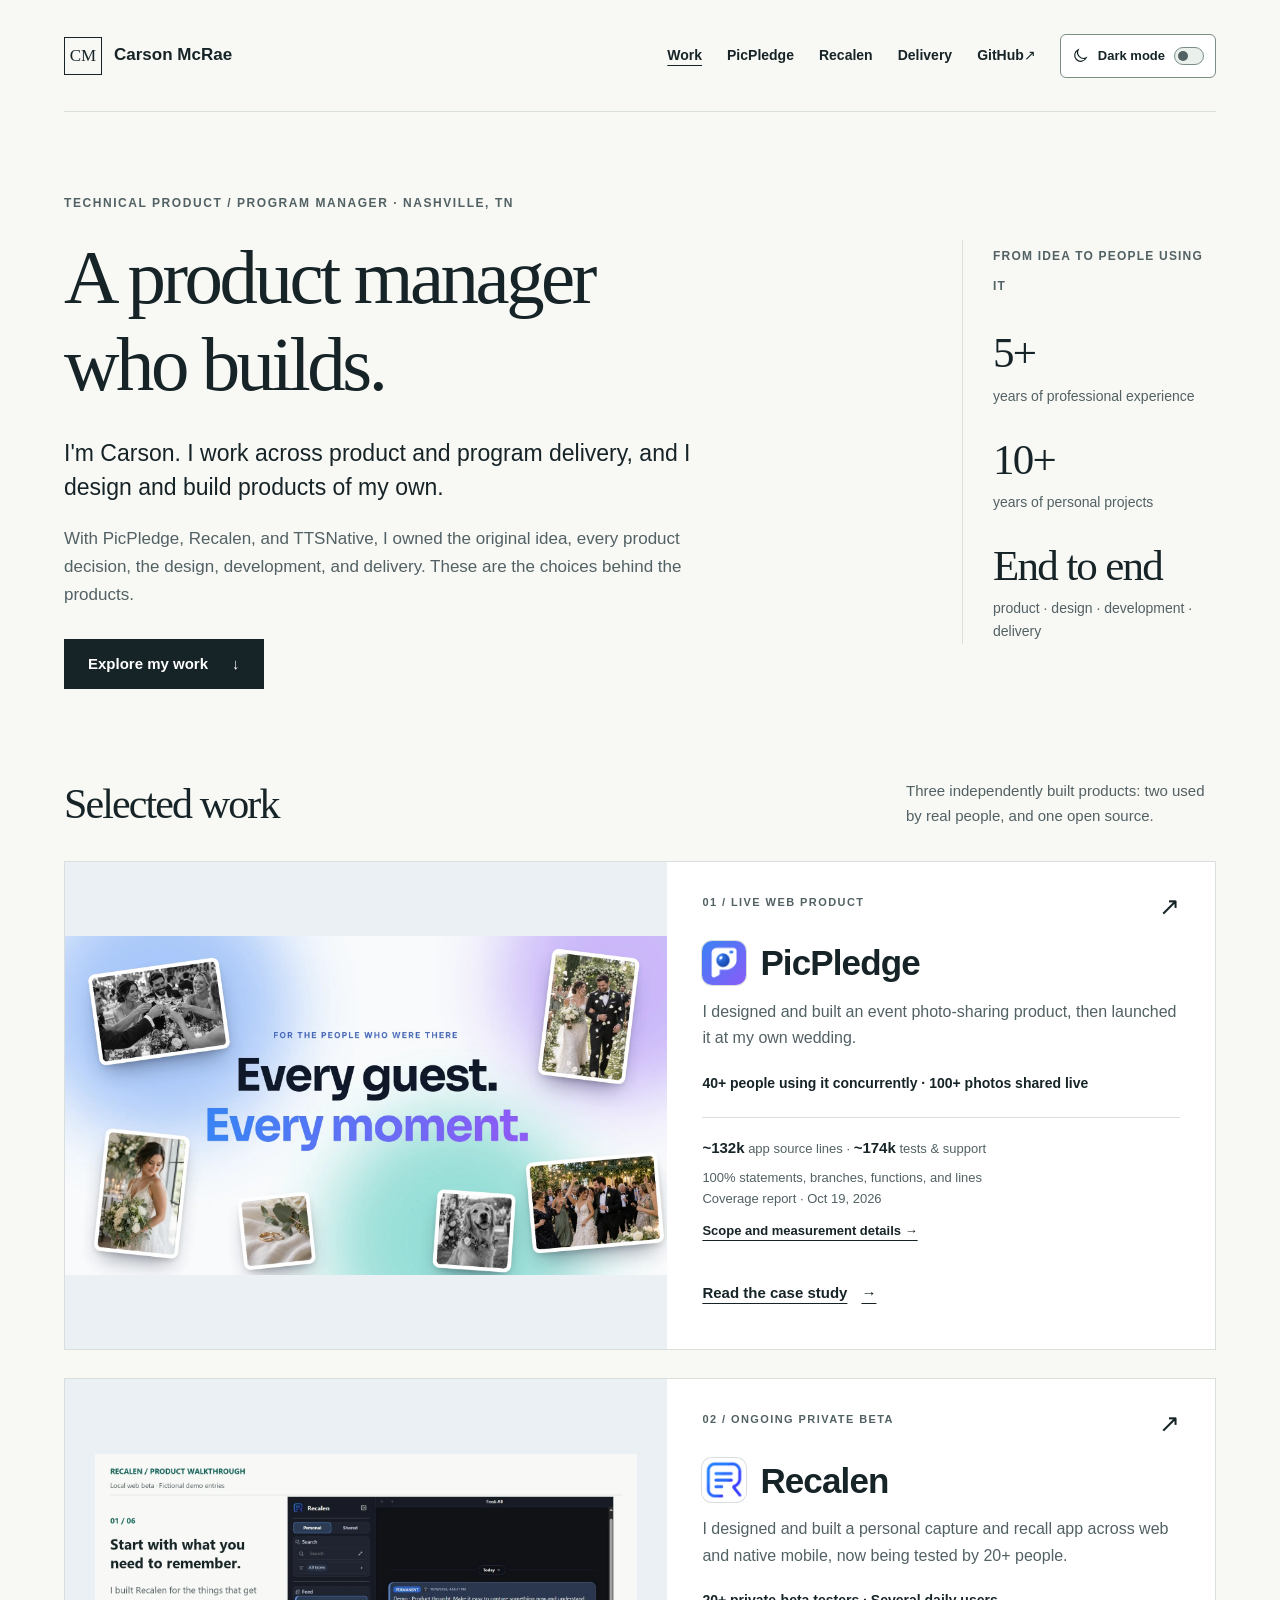
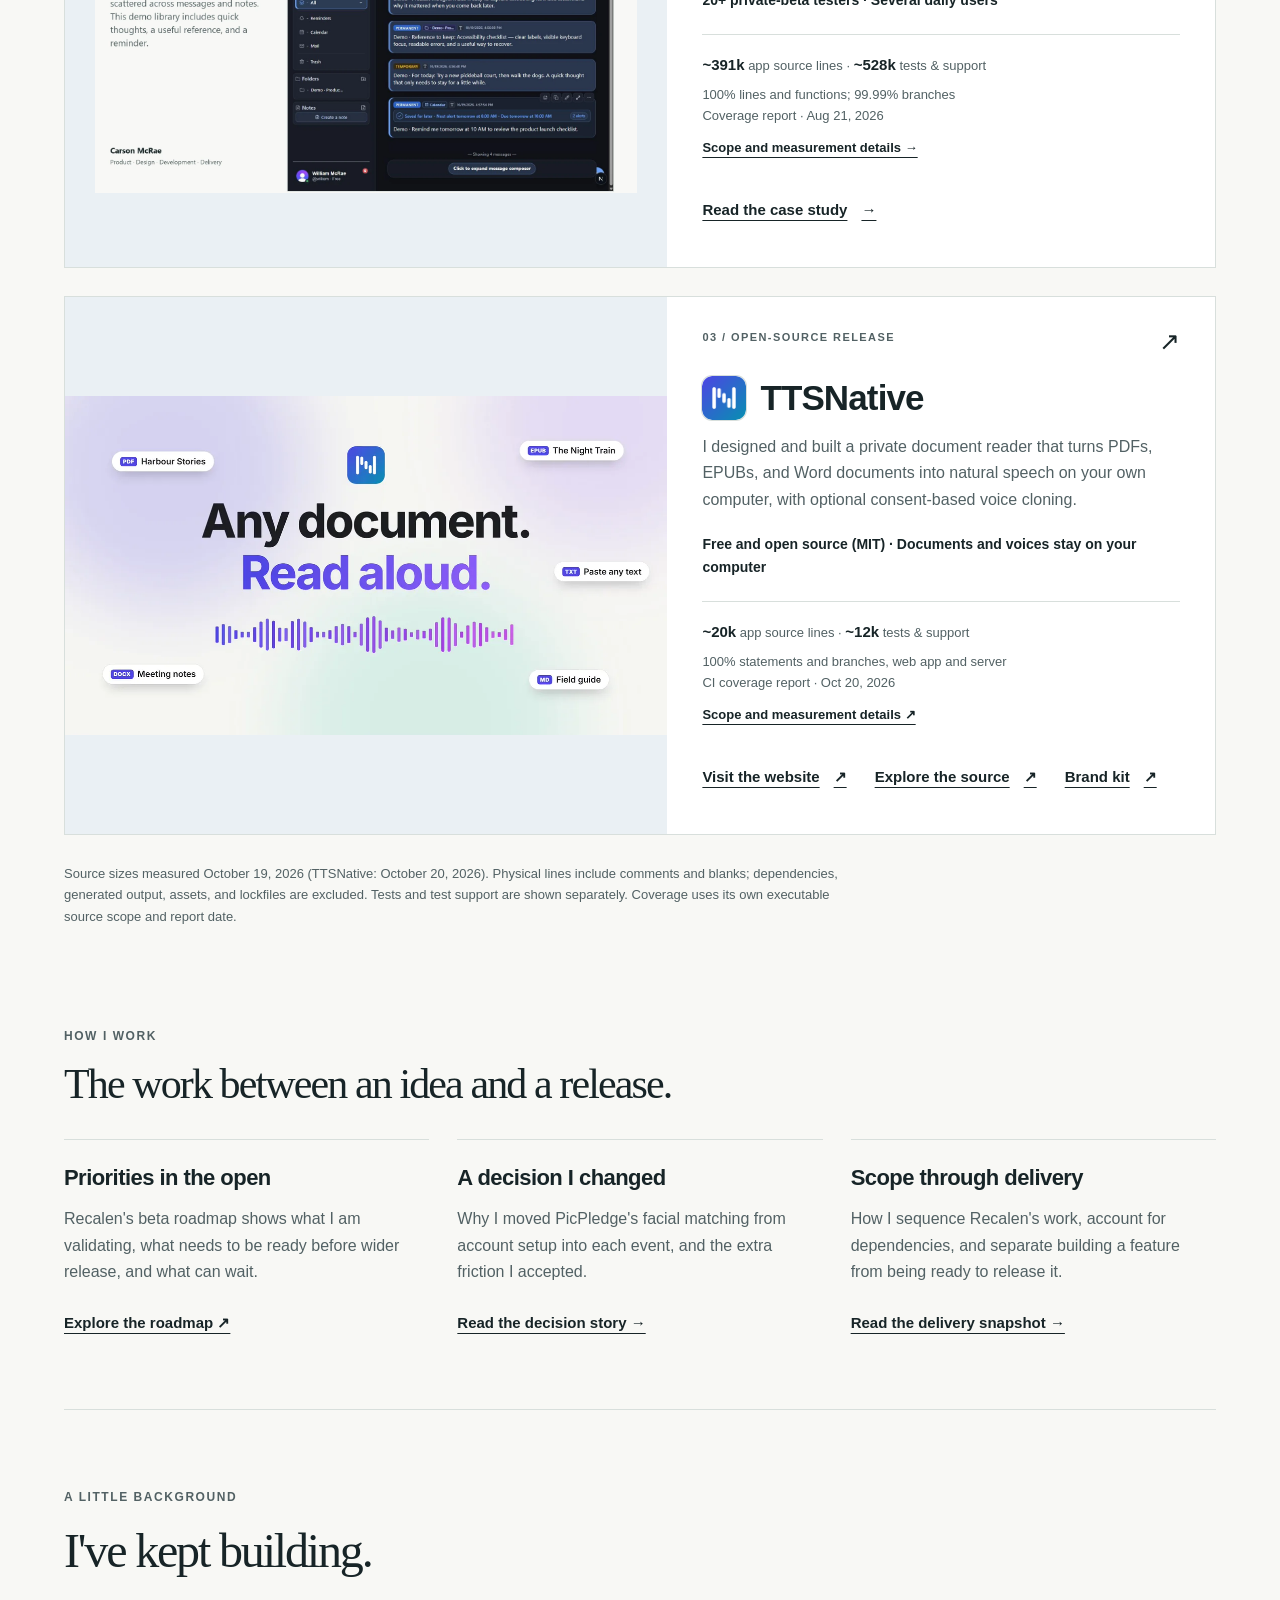
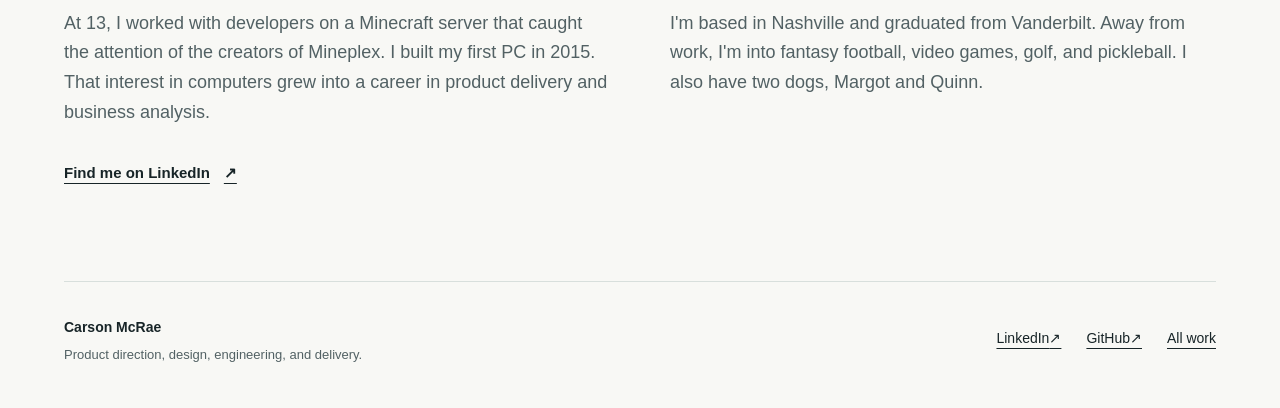
==== index.html @ 7dd553bd "Show TTSNative as a third project card, with app icons for every product TTSNative now has the same " ====
<!doctype html>
<!-- Purpose: Present Carson McRae's product work. Scope: Static, accessible portfolio content. Does NOT belong: Application runtime, private data, or authentication. Generated by tools/build.py. -->
<html lang="en"><head><meta charset="utf-8"><meta name="viewport" content="width=device-width, initial-scale=1">
<title>Carson McRae | Product and Program Delivery</title><meta name="description" content="Product work by Carson McRae: PicPledge, Recalen, and TTSNative. Independently owned from concept through design, development, and delivery."><link rel="canonical" href="https://carsonmcrae.github.io/">
<meta property="og:type" content="website"><meta property="og:title" content="Carson McRae | Product and Program Delivery"><meta property="og:description" content="Product work by Carson McRae: PicPledge, Recalen, and TTSNative. Independently owned from concept through design, development, and delivery."><meta property="og:url" content="https://carsonmcrae.github.io/">
<meta name="theme-color" content="#f8f8f5"><meta name="color-scheme" content="light dark"><script src="theme.js?v=bcb7a6f37748"></script><link rel="icon" href="assets/favicon.svg" type="image/svg+xml"><link rel="stylesheet" href="styles.css?v=e9bae8586355"></head>
<body><a class="skip" href="#main">Skip to content</a>
<header class="site-header"><a class="wordmark" href="index.html" aria-label="Carson McRae, home"><span class="monogram" aria-hidden="true">CM</span> Carson McRae</a>
<nav aria-label="Main"><a href="index.html#work" aria-current="page">Work</a><a href="picpledge/">PicPledge</a><a href="recalen/">Recalen</a><a href="delivery/">Delivery</a><a href="https://github.com/carsonmcrae">GitHub <span aria-hidden="true">↗</span></a></nav>
<button type="button" class="theme-toggle" data-theme-toggle aria-pressed="false" hidden><svg viewBox="0 0 24 24" fill="none" stroke="currentColor" stroke-width="1.7" aria-hidden="true"><path d="M20 15.3A8.5 8.5 0 0 1 8.7 4a8.5 8.5 0 1 0 11.3 11.3Z"/></svg><span>Dark mode</span><span class="theme-rail" aria-hidden="true"><span class="theme-knob"></span></span></button></header><main id="main" tabindex="-1">
<section class="home-hero"><div><p class="eyebrow">Technical Product / Program Manager · Nashville, TN</p>
<h1>A product manager<br>who builds.</h1><p class="intro">I'm Carson. I work across product and program delivery, and I design and build products of my own.</p>
<p class="hero-detail">With PicPledge, Recalen, and TTSNative, I owned the original idea, every product decision, the design, development, and delivery. These are the choices behind the products.</p>
<a class="button" href="#work">Explore my work <span aria-hidden="true">↓</span></a></div>
<aside class="hero-aside" aria-label="Experience"><span class="aside-label">From idea to people using it</span><dl><div><dt>5+</dt><dd>years of professional experience</dd></div><div><dt>10+</dt><dd>years of personal projects</dd></div><div><dt>End to end</dt><dd>product · design · development · delivery</dd></div></dl></aside></section>
<section id="work" class="work-section" aria-labelledby="work-title"><div class="section-heading"><h2 id="work-title">Selected work</h2><p>Three independently built products: two used by real people, and one open source.</p></div><article class="project-card picpledge"><a class="project-art" href="picpledge/" aria-label="Read the PicPledge case study"><img src="assets/picpledge-poster.webp" alt="PicPledge promotional artwork showing a shared wedding album" loading="lazy" width="1200" height="675"></a>
<div class="project-copy"><div class="card-top"><span class="eyebrow">01 / Live web product</span><span class="arrow" aria-hidden="true">↗</span></div>
<h3><img class="app-icon" src="assets/icons/picpledge.png" alt="" width="44" height="44"><a href="picpledge/">PicPledge</a></h3><p>I designed and built an event photo-sharing product, then launched it at my own wedding.</p>
<p class="project-fact">40+ people using it concurrently · 100+ photos shared live</p>
<div class="engineering-glance"><p><strong>~132k</strong> app source lines · <strong>~174k</strong> tests &amp; support</p>
<p>100% statements, branches, functions, and lines<br><span>Coverage report · Oct 19, 2026</span></p>
<a href="picpledge/#engineering">Scope and measurement details →</a></div>
<a class="text-link" href="picpledge/">Read the case study <span aria-hidden="true">→</span></a></div></article><article class="project-card recalen"><a class="project-art" href="recalen/" aria-label="Read the Recalen case study"><img src="assets/walkthrough/recalen-poster.webp" alt="Recalen&#x27;s local web beta with fictional demo entries and walkthrough commentary" loading="lazy" width="1200" height="675"></a>
<div class="project-copy"><div class="card-top"><span class="eyebrow">02 / Ongoing private beta</span><span class="arrow" aria-hidden="true">↗</span></div>
<h3><img class="app-icon" src="assets/icons/recalen.png" alt="" width="44" height="44"><a href="recalen/">Recalen</a></h3><p>I designed and built a personal capture and recall app across web and native mobile, now being tested by 20+ people.</p>
<p class="project-fact">20+ private-beta testers · Several daily users</p>
<div class="engineering-glance"><p><strong>~391k</strong> app source lines · <strong>~528k</strong> tests &amp; support</p>
<p>100% lines and functions; 99.99% branches<br><span>Coverage report · Aug 21, 2026</span></p>
<a href="recalen/#engineering">Scope and measurement details →</a></div>
<a class="text-link" href="recalen/">Read the case study <span aria-hidden="true">→</span></a></div></article><article class="project-card ttsnative"><a class="project-art" href="https://ttsnative.com/" aria-label="Visit the TTSNative website"><img src="assets/ttsnative/ttsnative-poster.webp" alt="TTSNative promotional artwork: any document, read aloud" loading="lazy" width="1200" height="675"></a>
<div class="project-copy"><div class="card-top"><span class="eyebrow">03 / Open-source release</span><span class="arrow" aria-hidden="true">↗</span></div>
<h3><img class="app-icon" src="assets/icons/ttsnative.png" alt="" width="44" height="44"><a href="https://ttsnative.com/">TTSNative</a></h3><p>I designed and built a private document reader that turns PDFs, EPUBs, and Word documents into natural speech on your own computer, with optional consent-based voice cloning.</p>
<p class="project-fact">Free and open source (MIT) · Documents and voices stay on your computer</p>
<div class="engineering-glance"><p><strong>~20k</strong> app source lines · <strong>~12k</strong> tests &amp; support</p>
<p>100% statements and branches, web app and server<br><span>CI coverage report · Oct 20, 2026</span></p>
<a href="https://github.com/carsonmcrae/ttsnative/blob/main/docs/guides/testing.md#what-the-coverage-numbers-mean">Scope and measurement details ↗</a></div>
<div class="card-links"><a class="text-link" href="https://ttsnative.com/">Visit the website <span aria-hidden="true">↗</span></a><a class="text-link" href="https://github.com/carsonmcrae/ttsnative">Explore the source <span aria-hidden="true">↗</span></a><a class="text-link" href="https://github.com/carsonmcrae/ttsnative/tree/main/brand">Brand kit <span aria-hidden="true">↗</span></a></div></div></article><p class="work-measurement">Source sizes measured October 19, 2026 (TTSNative: October 20, 2026). Physical lines include comments and blanks; dependencies, generated output, assets, and lockfiles are excluded. Tests and test support are shown separately. Coverage uses its own executable source scope and report date.</p></section>
<section class="evidence-section" aria-labelledby="evidence-title">
<p class="eyebrow">How I work</p><h2 id="evidence-title">The work between an idea and a release.</h2>
<div class="evidence-grid"><article><h3>Priorities in the open</h3><p>Recalen's beta roadmap shows what I am validating, what needs to be ready before wider release, and what can wait.</p><a class="text-link" href="https://github.com/users/carsonmcrae/projects/1">Explore the roadmap ↗</a></article>
<article><h3>A decision I changed</h3><p>Why I moved PicPledge's facial matching from account setup into each event, and the extra friction I accepted.</p><a class="text-link" href="picpledge/#iteration">Read the decision story →</a></article>
<article><h3>Scope through delivery</h3><p>How I sequence Recalen's work, account for dependencies, and separate building a feature from being ready to release it.</p><a class="text-link" href="delivery/">Read the delivery snapshot →</a></article></div></section><section class="about-section" aria-labelledby="about-title"><p class="eyebrow">A little background</p><h2 id="about-title">I've kept building.</h2><div class="about-columns"><p>At 13, I worked with developers on a Minecraft server that caught the attention of the creators of Mineplex. I built my first PC in 2015. That interest in computers grew into a career in product delivery and business analysis.</p><p>I'm based in Nashville and graduated from Vanderbilt. Away from work, I'm into fantasy football, video games, golf, and pickleball. I also have two dogs, Margot and Quinn.</p></div><a class="text-link" href="https://www.linkedin.com/in/carsonmcrae/">Find me on LinkedIn <span aria-hidden="true">↗</span></a></section>
</main><footer class="site-footer"><div><strong>Carson McRae</strong><p>Product direction, design, engineering, and delivery.</p></div>
<div><a href="https://www.linkedin.com/in/carsonmcrae/">LinkedIn <span aria-hidden="true">↗</span></a><a href="https://github.com/carsonmcrae">GitHub <span aria-hidden="true">↗</span></a><a href="index.html">All work</a></div></footer></body></html>
---- styles.css ----
/**
 * Purpose: Visual presentation for Carson McRae's public product portfolio.
 * Scope: Light/dark tokens, responsive layout, navigation, measurement evidence, and keyboard focus.
 * Does NOT belong: Product runtime styles, private data, or JavaScript behavior.
 */
:root{color-scheme:light;--paper:#f8f8f5;--ink:#172427;--muted:#526164;--line:#d8dfdc;--accent:#166258;--blue:#244fc2;--white:#fff;--media:#eaf0f4;--tint:#eaf0ec;--on-solid:#fff;--control:#7b8d87}
:root[data-theme=dark]{color-scheme:dark;--paper:#111b1b;--ink:#edf2ef;--muted:#b4c3bf;--line:#354a46;--accent:#92d9c6;--blue:#abc2ff;--white:#1a2827;--media:#172423;--tint:#213630;--on-solid:#111b1b;--control:#829a93}
@media(prefers-color-scheme:dark){:root:not([data-theme]){color-scheme:dark;--paper:#111b1b;--ink:#edf2ef;--muted:#b4c3bf;--line:#354a46;--accent:#92d9c6;--blue:#abc2ff;--white:#1a2827;--media:#172423;--tint:#213630;--on-solid:#111b1b;--control:#829a93}}
*{box-sizing:border-box}
html{scroll-behavior:smooth}
body{margin:0;background:var(--paper);color:var(--ink);font:18px/1.65 -apple-system,BlinkMacSystemFont,"Segoe UI",sans-serif}
a{color:inherit;text-decoration-thickness:1px;text-underline-offset:5px}
a:hover{color:var(--accent)}
a:focus-visible,button:focus-visible,summary:focus-visible,video:focus-visible{outline:3px solid var(--blue);outline-offset:5px;border-radius:2px}
img{display:block;max-width:100%;height:auto}
h1,h2,h3,p,figure,dl{margin:0}
h1,h2,h3{line-height:1.13}
h1,h2{font-family:Georgia,"Times New Roman",serif;font-weight:400;letter-spacing:-.045em}
h3{letter-spacing:-.025em;font-weight:650}
p+p{margin-top:20px}
.site-header,.site-footer,main{width:min(1152px,calc(100% - 64px));margin-inline:auto}
.site-header{min-height:112px;display:flex;align-items:center;justify-content:space-between;gap:24px;border-bottom:1px solid var(--line)}
.wordmark{display:flex;align-items:center;gap:12px;text-decoration:none;font-weight:650;font-size:17px;white-space:nowrap}
.monogram{display:grid;place-items:center;width:38px;height:38px;border:1px solid var(--ink);font:17px Georgia,serif}
.site-header nav{display:flex;gap:25px;align-items:center;font-size:14px;font-weight:550;margin-left:auto}
.site-header nav a{display:flex;align-items:center;min-height:44px;text-decoration:none}
.site-header nav a[aria-current=page]{text-decoration:underline}
.skip{position:fixed;top:12px;left:12px;z-index:10;background:var(--ink);color:var(--paper);padding:10px 20px;transform:translateY(-200%)}
.skip:focus{transform:translateY(0)}
.eyebrow{font-size:12px;text-transform:uppercase;letter-spacing:.13em;font-weight:650;color:var(--muted);line-height:1.5}
.home-hero{padding:82px 0 90px;display:grid;grid-template-columns:minmax(0,1fr) 254px;gap:80px;align-items:center}
.home-hero h1{font-size:clamp(56px,6vw,82px);margin:23px 0 27px}
.intro{font-size:23px;line-height:1.5;max-width:680px}
.hero-detail{max-width:660px;color:var(--muted);font-size:17px}
.button{display:inline-flex;justify-content:center;align-items:center;gap:24px;min-height:48px;padding:12px 23px;background:var(--ink);border:1px solid var(--ink);color:var(--on-solid);font-size:15px;font-weight:600;text-decoration:none}
.button:hover{background:var(--accent);color:var(--on-solid);border-color:var(--accent)}
.home-hero .button{margin-top:30px}
.hero-aside{border-left:1px solid var(--line);padding-left:30px}
.aside-label{font-size:12px;text-transform:uppercase;letter-spacing:.1em;font-weight:650;color:var(--muted)}
.hero-aside dl{margin-top:30px}
.hero-aside dl>div+div{margin-top:28px}
.hero-aside dt{font:43px/1.1 Georgia,serif;letter-spacing:-.04em}
.hero-aside dd{margin:8px 0 0;font-size:14px;color:var(--muted)}
.section-heading{display:flex;align-items:end;justify-content:space-between;gap:30px;margin-bottom:32px}
.section-heading h2{font-size:42px}
.section-heading p{font-size:15px;color:var(--muted);max-width:310px}
.work-section{scroll-margin-top:32px;padding-bottom:60px}
.project-card{display:grid;grid-template-columns:1.1fr 1fr;border:1px solid var(--line);background:var(--white);margin-bottom:28px;overflow:hidden}
.project-art{display:flex;align-items:center;justify-content:center;min-height:325px;background:var(--media)}
.project-art img{width:100%;aspect-ratio:16/9;object-fit:contain}
.project-copy{padding:32px 35px 34px}
.card-top{display:flex;justify-content:space-between;gap:15px}
.card-top .eyebrow{font-size:11px}
.arrow{font-size:25px;line-height:1}
.project-copy h3{font-size:35px;margin-top:22px;margin-bottom:14px;display:flex;align-items:center;gap:14px}
.app-icon{flex-shrink:0;border-radius:10px;box-shadow:0 0 0 1px var(--line)}
.project-copy h3 a{text-decoration:none}
.project-copy>p{font-size:16px;color:var(--muted)}
.project-copy .project-fact{font-size:14px;font-weight:650;color:var(--ink);margin-top:20px}
.text-link{display:inline-flex;align-items:center;gap:14px;min-height:44px;font-weight:600;font-size:15px}
.project-copy .text-link{margin-top:18px}
.card-links{display:flex;flex-wrap:wrap;column-gap:28px;margin-top:18px}
.project-copy .card-links .text-link{margin-top:0}
.about-section{padding:78px 0 86px}
.about-section h2{font-size:48px;margin-top:18px;margin-bottom:30px}
.about-columns{display:grid;grid-template-columns:1fr 1fr;gap:60px;color:var(--muted)}
.about-columns p+p{margin-top:0}
.about-section .text-link{margin-top:24px}
.site-footer{border-top:1px solid var(--line);padding:34px 0 42px;display:flex;justify-content:space-between;gap:30px;font-size:14px}
.site-footer strong{font-weight:650}
.site-footer p{margin-top:5px;color:var(--muted);font-size:13px}
.site-footer>div:last-child{display:flex;align-items:start;gap:25px}
.site-footer a{min-height:44px;display:flex;align-items:center}
.back-link{font-size:14px;display:inline-flex;min-height:44px;align-items:center;margin-bottom:26px}
.case-hero{padding:30px 0 0}
.case-hero h1{font-size:clamp(68px,8vw,104px);margin-top:20px;display:flex;align-items:center;gap:22px}
.case-hero .app-icon{border-radius:16px}
.case-headline{font-size:clamp(27px,3.5vw,42px);line-height:1.3;font-family:Georgia,serif;letter-spacing:-.025em;margin-top:14px}
.case-summary{max-width:720px;color:var(--muted);font-size:19px;margin-top:22px}
.case-links{display:flex;gap:28px;align-items:center;flex-wrap:wrap;margin-top:28px}
.metrics{display:grid;grid-template-columns:repeat(3,minmax(0,1fr));border-top:1px solid var(--line);margin-top:44px;padding:27px 0 30px;gap:24px}
.metrics>div+div{border-left:1px solid var(--line);padding-left:28px}
.metrics dt{font:43px/1.15 Georgia,serif;letter-spacing:-.035em}
.metrics dd{margin:8px 0 0;color:var(--muted);font-size:14px}
.case-art{margin-top:10px}
.case-art img{width:100%;max-height:610px;object-fit:contain;background:var(--media);border:1px solid var(--line)}
figcaption{font-size:12px;color:var(--muted);margin-top:12px;line-height:1.5}
.case-layout{display:grid;grid-template-columns:210px minmax(0,1fr);gap:70px;margin-top:62px}
.case-index{align-self:start;position:sticky;top:24px}
.case-index nav{display:flex;flex-direction:column;font-size:14px;margin-top:18px}
.case-index a{min-height:44px;display:flex;align-items:center;text-decoration:none;color:var(--muted)}
.case-index a:hover{text-decoration:underline;color:var(--accent)}
.reading-section{padding:0 0 52px;margin-bottom:44px;border-bottom:1px solid var(--line);scroll-margin-top:30px}
.reading-section h2{font-size:38px;margin-top:15px;margin-bottom:24px}
.reading-section>p:not(.eyebrow){max-width:790px}
.role-list{margin-top:26px;font-size:14px}
.role-list>div{display:grid;grid-template-columns:135px minmax(0,1fr);gap:20px;padding:14px 0;border-top:1px solid var(--line)}
.role-list dt{color:var(--muted)}
.role-list dd{margin:0;font-weight:550}
.section-intro{color:var(--muted);font-size:17px}
.decision{display:grid;grid-template-columns:44px minmax(0,1fr);gap:21px;margin-top:45px}
.decision-number{font:30px/1.2 Georgia,serif;color:var(--accent);padding-top:3px}
.decision h3{font-size:24px;line-height:1.3;margin-bottom:18px}
.decision p{font-size:17px}
.decision strong{font-weight:650}
.tradeoff{border-left:2px solid var(--line);padding-left:18px;color:var(--muted)}
details{margin-top:20px;border:1px solid var(--line);background:var(--white)}
summary{cursor:pointer;min-height:48px;padding:12px 16px;font-size:15px;font-weight:600;line-height:1.5}
details[open] summary{border-bottom:1px solid var(--line)}
details>p,details>ul{padding:16px 20px;margin:0!important;font-size:16px!important}
details>ul{padding-left:37px}
details li+li{margin-top:12px}
.walkthrough details{margin-top:12px}
.walkthrough .button{margin-top:24px}
.scope-list{padding-left:22px;display:grid;grid-template-columns:1fr 1fr;gap:14px 30px;font-size:16px}
.stack{font-size:14px;color:var(--muted);margin-top:28px!important}
.status-note{font-size:14px;color:var(--muted);border-top:1px solid var(--line);padding-top:20px;margin-top:26px!important}
.reflection>p:last-child{font:27px/1.5 Georgia,serif;letter-spacing:-.02em;margin-top:18px}
.next-case{margin:12px 0 65px;padding:35px;background:var(--tint)}
.next-case h2{font-size:42px;margin:12px 0}
.next-case h2 a{text-decoration:none}
.next-case p:last-child{color:var(--muted);font-size:17px;max-width:720px}
.evidence-section{padding:40px 0 64px;border-bottom:1px solid var(--line)}
.evidence-section h2{font-size:42px;max-width:720px;margin:16px 0 30px}
.evidence-grid{display:grid;grid-template-columns:repeat(3,minmax(0,1fr));gap:28px}
.evidence-grid article{padding-top:24px;border-top:1px solid var(--line)}
.evidence-grid h3{font-size:22px;line-height:1.3;margin-bottom:14px}
.evidence-grid p{font-size:16px;color:var(--muted)}
.evidence-grid .text-link{margin-top:16px}
.comparison{display:grid;grid-template-columns:1fr 1fr;gap:24px;margin:26px 0}
.comparison article{background:var(--white);border:1px solid var(--line);padding:22px}
.comparison h3{font-size:21px;margin-bottom:15px}
.comparison p{font-size:16px}
.walkthrough video{display:block;width:100%;height:auto;max-height:620px;background:#111;border:1px solid var(--line);margin-top:26px}
.media-note{font-size:13px!important;line-height:1.6;color:var(--muted);margin-top:14px!important}
.tour-steps{padding:12px 20px 20px 42px;margin:0}
.tour-steps li{padding-left:6px;margin-top:26px}
.tour-steps h3{font-size:20px;line-height:1.35;margin-bottom:12px}
.tour-steps p{font-size:16px}
.tour-steps figure{margin-top:22px}
.tour-steps img{width:100%;border:1px solid var(--line)}
.delivery-content{max-width:810px;margin:65px auto 0}
.delivery-content li+li{margin-top:12px}
.priority-table{margin:26px 0;overflow-x:auto}
.priority-table table{width:100%;border-collapse:collapse;font-size:15px;text-align:left}
.priority-table caption{text-align:left;font-weight:650;margin-bottom:15px}
.priority-table th,.priority-table td{padding:16px 12px;vertical-align:top;border-bottom:1px solid var(--line);min-width:125px}
.priority-table thead{background:var(--tint)}
.theme-toggle{display:inline-flex;align-items:center;gap:9px;min-height:44px;flex-shrink:0;padding:8px 11px;border:1px solid var(--control);border-radius:6px;background:var(--white);color:var(--ink);font:600 13px/1.2 -apple-system,BlinkMacSystemFont,"Segoe UI",sans-serif;white-space:nowrap;cursor:pointer}
.theme-toggle[hidden]{display:none}
.theme-toggle:hover{border-color:var(--accent)}
.theme-toggle svg{width:17px;height:17px;flex-shrink:0}
.theme-rail{display:block;position:relative;width:30px;height:18px;border:1px solid var(--control);border-radius:20px;background:var(--tint)}
.theme-knob{position:absolute;left:3px;top:3px;width:10px;height:10px;border-radius:50%;background:var(--muted);transition:transform .15s ease}
.theme-toggle[aria-pressed=true] .theme-rail{background:var(--accent);border-color:var(--accent)}
.theme-toggle[aria-pressed=true] .theme-knob{background:var(--on-solid);transform:translateX(12px)}
.engineering-glance{margin-top:22px;padding-top:18px;border-top:1px solid var(--line);font-size:13px;line-height:1.6}
.engineering-glance p+p{margin-top:8px}
.engineering-glance strong{font-size:15px;color:var(--ink)}
.engineering-glance p,.engineering-glance span{color:var(--muted)}
.engineering-glance a{display:inline-flex;align-items:center;min-height:44px;font-weight:600;font-size:13px}
.work-measurement{color:var(--muted);font-size:13px;line-height:1.65;max-width:780px;margin-top:12px}
.source-metrics{display:grid;grid-template-columns:1fr 1fr;gap:28px;margin:28px 0}
.source-metrics>div{border-top:1px solid var(--line);padding-top:20px}
.source-metrics dt{font:42px/1.2 Georgia,serif;letter-spacing:-.035em}
.source-metrics dd{margin:10px 0 0;color:var(--muted);font-size:14px;line-height:1.6}
.measurement-note{font-size:14px!important;line-height:1.65;color:var(--muted)}
.coverage-table{margin:28px 0;overflow-x:auto}
.coverage-table table{width:100%;border-collapse:collapse;font-size:15px;text-align:left}
.coverage-table caption{text-align:left;font-weight:650;margin-bottom:14px}
.coverage-table th,.coverage-table td{padding:13px 10px;border-bottom:1px solid var(--line);vertical-align:top}
.coverage-table thead{background:var(--tint)}
@media(max-width:900px){
 .site-header,.site-footer,main{width:calc(100% - 44px)}
 .site-header nav{gap:18px}
 .site-header{display:grid;grid-template-columns:1fr auto;padding:20px 0 12px;min-height:0;row-gap:8px}
 .site-header nav{grid-column:1/-1;grid-row:2;margin:0;flex-wrap:wrap}
 .theme-toggle{grid-column:2;grid-row:1}
 .home-hero{gap:35px;grid-template-columns:minmax(0,1fr) 200px}
 .home-hero h1{font-size:62px}
 .hero-aside{padding-left:22px}
 .project-card{grid-template-columns:1fr 1fr}
 .project-copy{padding:25px}
 .project-art{min-height:280px}
 .case-layout{grid-template-columns:160px minmax(0,1fr);gap:35px}
 .case-index .eyebrow{font-size:11px}
 .case-index a{font-size:13px}
 .metrics dt{font-size:36px}
}
@media(max-width:650px){
 .site-header,.site-footer,main{width:calc(100% - 36px)}
 .site-header{padding:20px 0 12px;flex-direction:column;align-items:start;gap:12px}
 .site-header nav{width:100%;justify-content:space-between;gap:10px;font-size:13px}
 .site-header nav{flex-wrap:wrap;justify-content:flex-start;column-gap:20px;row-gap:0}
 .wordmark{font-size:15px;gap:8px}
 .monogram{width:32px;height:32px;font-size:15px}
 .home-hero{padding:48px 0 50px;grid-template-columns:1fr;gap:36px}
 .home-hero h1{font-size:clamp(46px,11vw,64px)}
 .home-hero .eyebrow{font-size:10px}
 .intro{font-size:21px}
 .hero-aside{padding:24px 0 0;border-left:0;border-top:1px solid var(--line)}
 .hero-aside dl{display:grid;grid-template-columns:1fr 1fr;gap:22px;margin-top:20px}
 .hero-aside dl>div+div{margin:0}
 .hero-aside dl>div:last-child{grid-column:1/-1}
 .hero-aside dt{font-size:36px}
 .section-heading{display:block}
 .section-heading h2{font-size:36px}
 .section-heading p{margin-top:14px}
 .project-card{grid-template-columns:1fr}
 .project-art{min-height:0}
 .project-copy{padding:25px}
 .project-copy h3{font-size:31px;margin-top:18px}
 .about-section{padding:48px 0}
 .about-section h2{font-size:39px}
 .about-columns{grid-template-columns:1fr;gap:20px;font-size:17px}
 .site-footer{flex-direction:column}
 .site-footer>div:last-child{gap:24px;flex-wrap:wrap}
 .case-hero{padding-top:20px}
 .case-hero h1{font-size:62px;gap:16px}
 .case-hero .app-icon{width:56px;height:56px;border-radius:13px}
 .case-headline{font-size:30px}
 .case-summary{font-size:18px}
 .case-links{gap:15px}
 .metrics{gap:15px;padding-bottom:20px}
 .metrics>div+div{padding-left:12px}
 .metrics dt{font-size:clamp(24px,7vw,34px);overflow-wrap:anywhere}
 .metrics dd{font-size:12px;line-height:1.5}
 .case-layout{grid-template-columns:1fr;gap:35px;margin-top:36px}
 .case-index{position:static;border-bottom:1px solid var(--line);padding-bottom:24px}
 .case-index nav{display:grid;grid-template-columns:1fr 1fr;gap:0 20px;margin-top:10px}
 .case-index a{font-size:13px}
 .reading-section h2{font-size:32px}
 .reading-section{padding-bottom:35px;margin-bottom:34px}
 .reading-section>p{font-size:17px}
 .role-list>div{grid-template-columns:1fr;gap:6px}
 .decision{grid-template-columns:31px minmax(0,1fr);gap:13px;margin-top:35px}
 .decision-number{font-size:26px}
 .decision h3{font-size:22px}
 .decision p{font-size:16px}
 .tradeoff{padding-left:12px}
 .scope-list{grid-template-columns:1fr}
 .reflection>p:last-child{font-size:24px}
 .next-case{padding:25px;margin-bottom:40px}
 .evidence-grid,.comparison{grid-template-columns:1fr}
 .evidence-section{padding:30px 0 42px}
 .evidence-section h2{font-size:34px}
 .delivery-content{margin-top:42px}
 .tour-steps{padding-left:30px;padding-right:12px}
 .source-metrics{gap:15px}
 .source-metrics dt{font-size:34px}
 .coverage-table table{font-size:13px}
 .coverage-table th,.coverage-table td{padding:12px 7px}
 .theme-toggle{font-size:12px;padding:8px;gap:7px}
 .theme-toggle svg{display:none}
}
@media(prefers-reduced-motion:reduce){html{scroll-behavior:auto}.theme-knob{transition:none}}
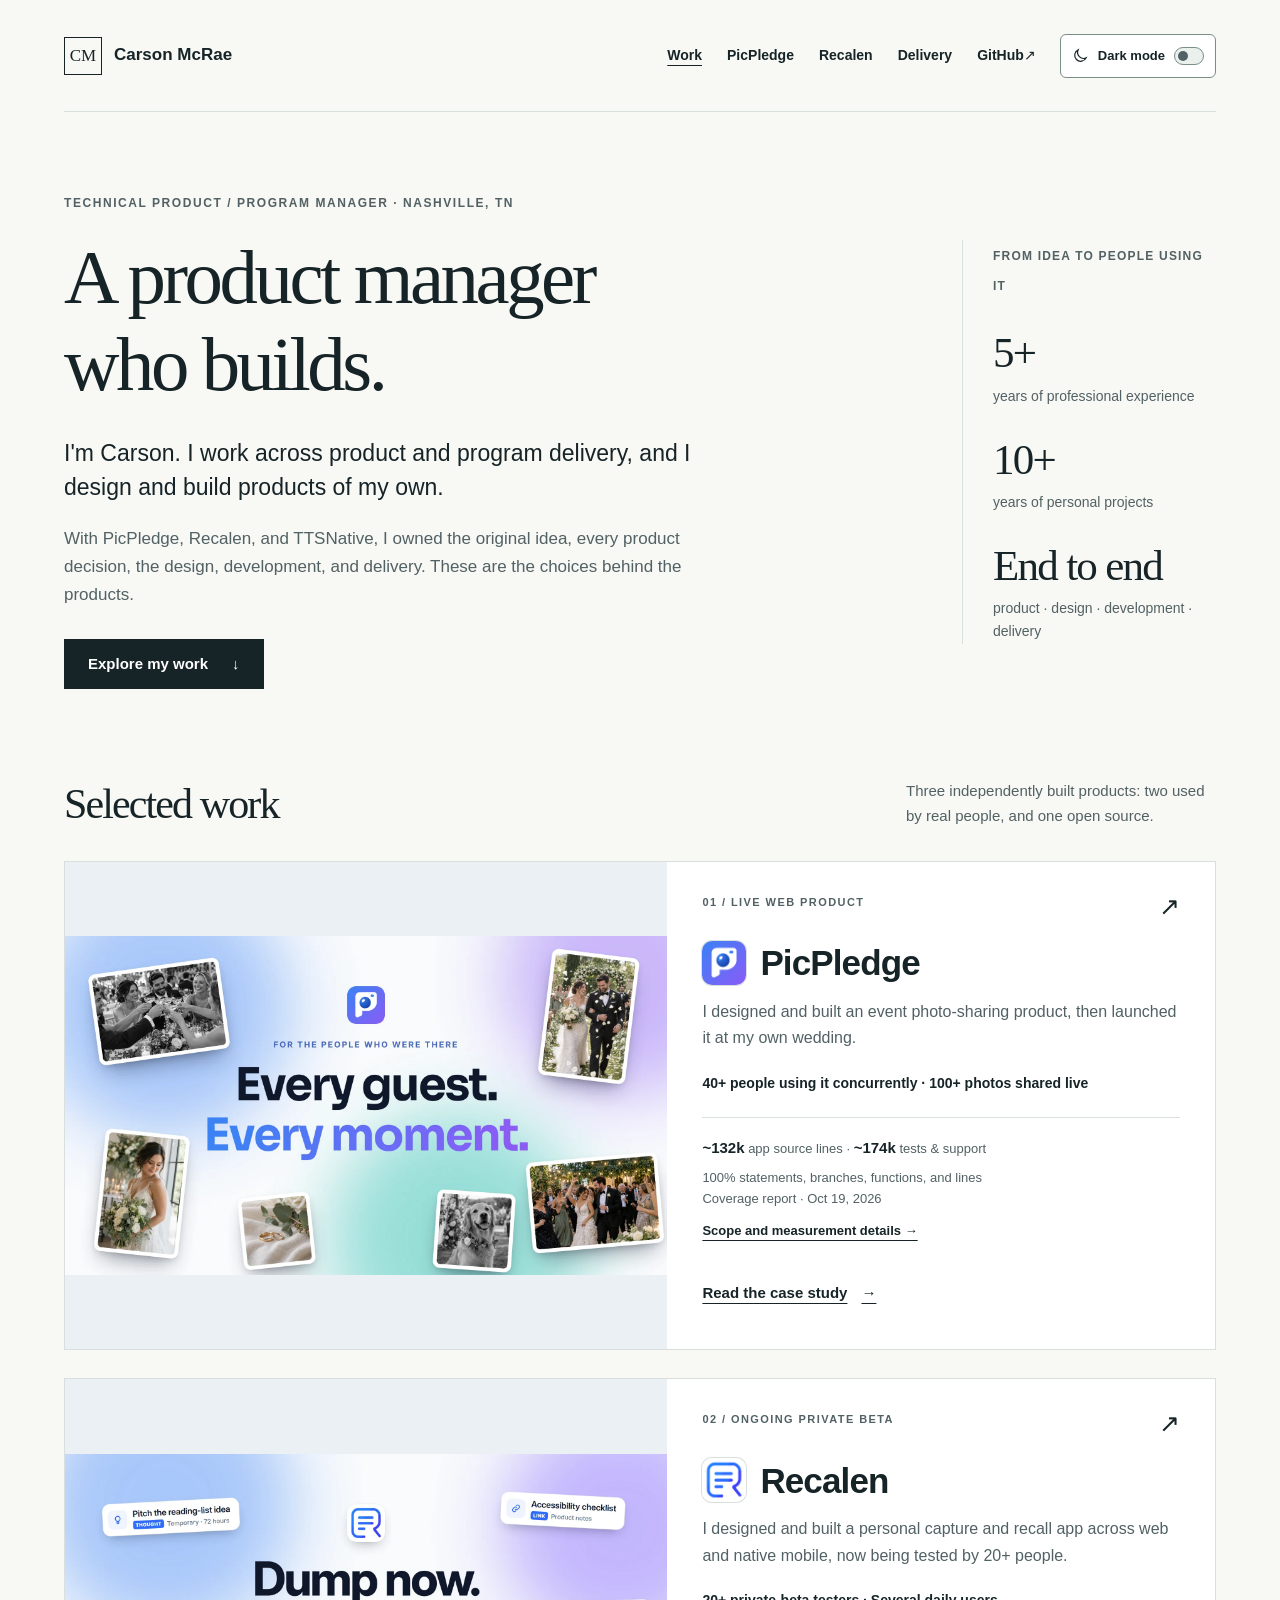
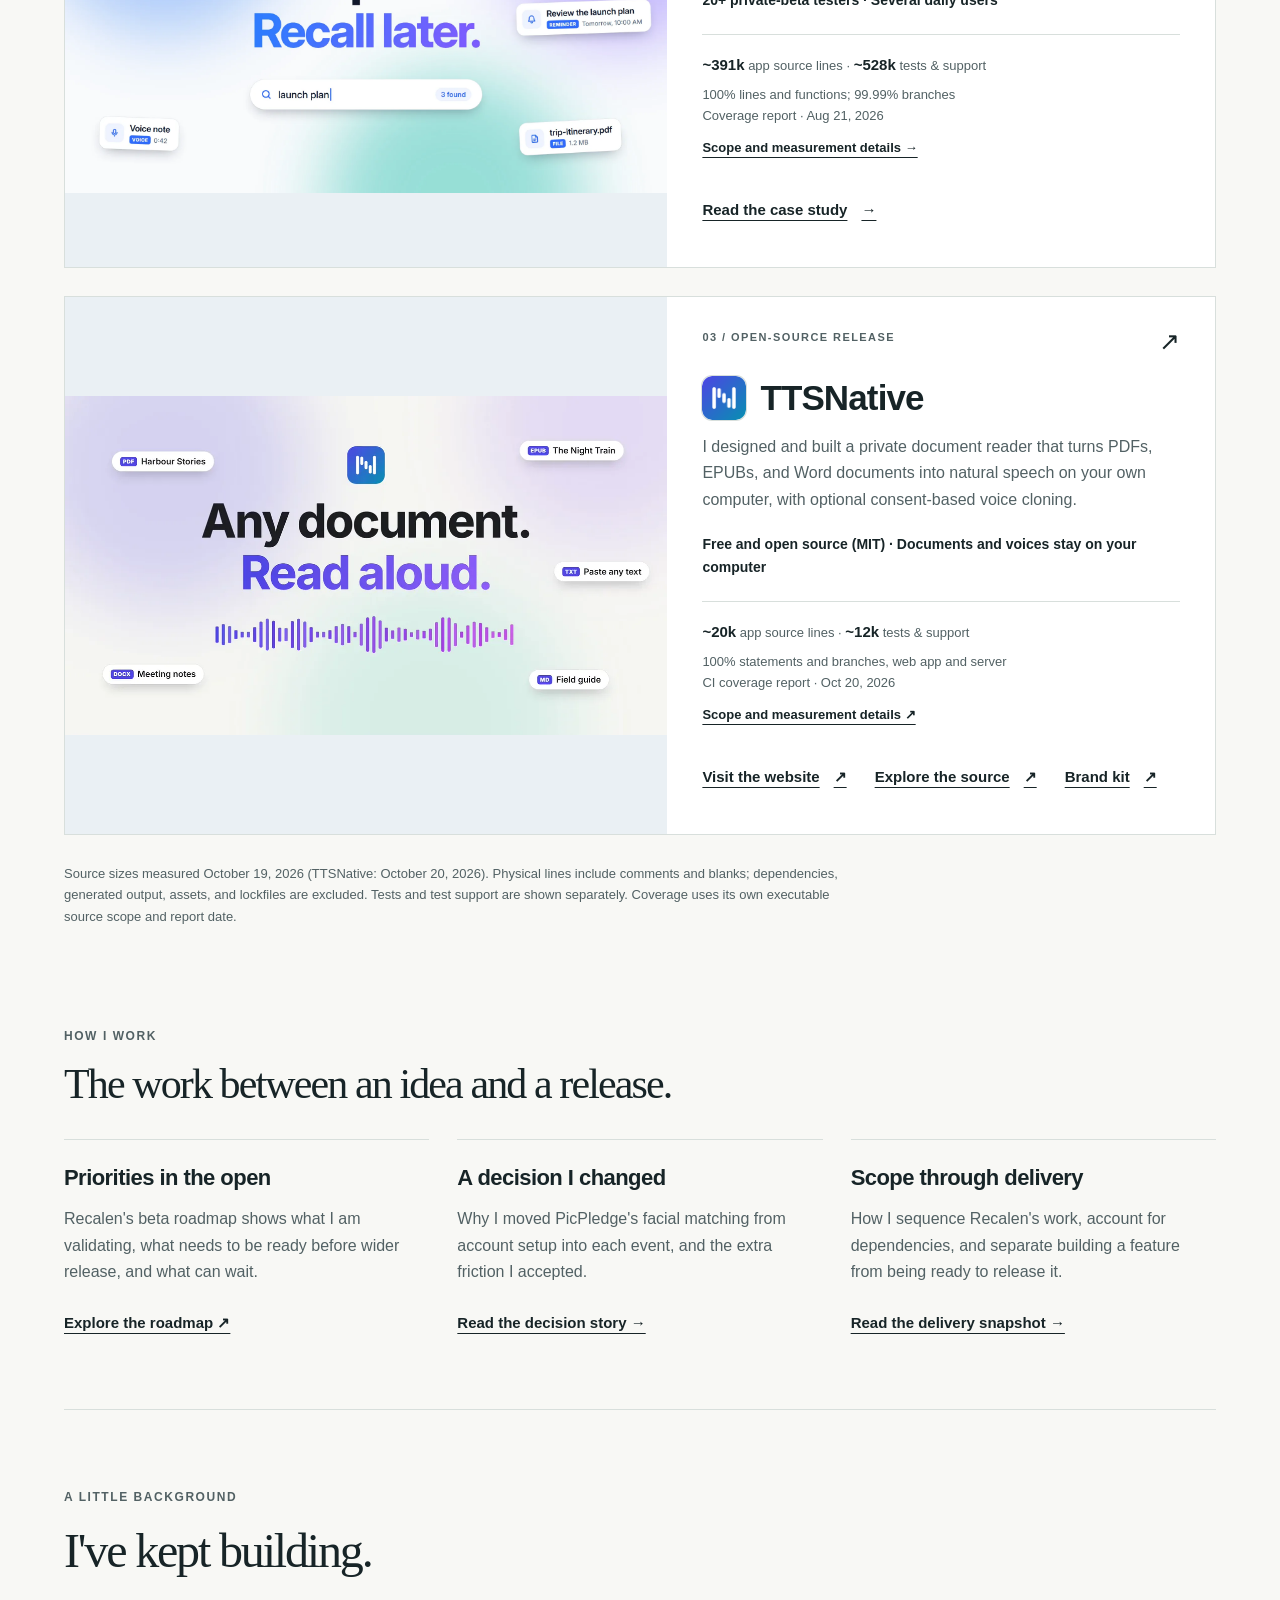
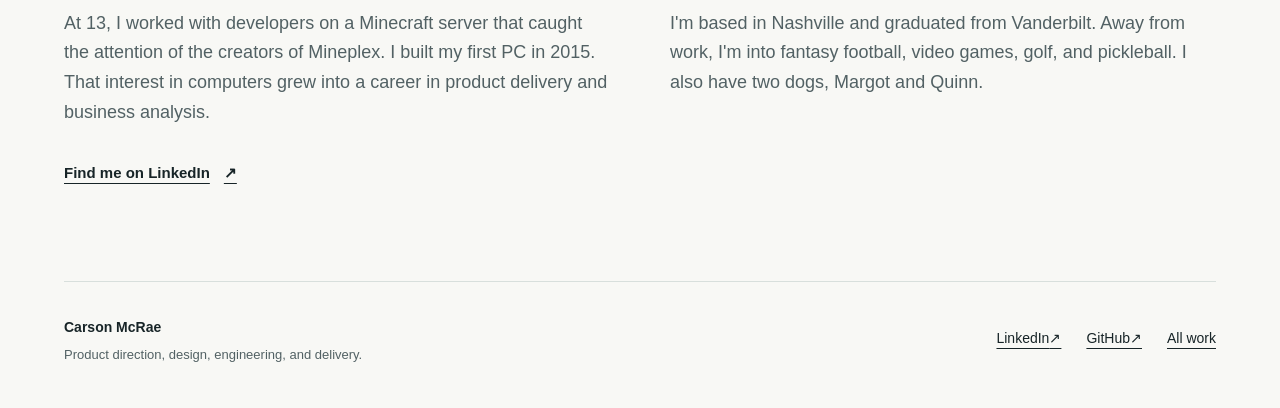
==== commit 8fcc5530: "Give Recalen matching artwork and show PicPledge's app icon on its artwork Recalen's card and case-s" ====
--- a/index.html
+++ b/index.html
@@ -1,5 +1,5 @@
 <!doctype html>
-<!-- Purpose: Present Carson McRae's product work. Scope: Static, accessible portfolio content. Does NOT belong: Application runtime, private data, or authentication. Generated by tools/build.py. -->
+<!-- Purpose: Present Carson McRae's product work. Scope: Static, accessible portfolio content. Does NOT belong: Application runtime, private data, or authentication. -->
 <html lang="en"><head><meta charset="utf-8"><meta name="viewport" content="width=device-width, initial-scale=1">
 <title>Carson McRae | Product and Program Delivery</title><meta name="description" content="Product work by Carson McRae: PicPledge, Recalen, and TTSNative. Independently owned from concept through design, development, and delivery."><link rel="canonical" href="https://carsonmcrae.github.io/">
 <meta property="og:type" content="website"><meta property="og:title" content="Carson McRae | Product and Program Delivery"><meta property="og:description" content="Product work by Carson McRae: PicPledge, Recalen, and TTSNative. Independently owned from concept through design, development, and delivery."><meta property="og:url" content="https://carsonmcrae.github.io/">
@@ -13,14 +13,14 @@
 <p class="hero-detail">With PicPledge, Recalen, and TTSNative, I owned the original idea, every product decision, the design, development, and delivery. These are the choices behind the products.</p>
 <a class="button" href="#work">Explore my work <span aria-hidden="true">↓</span></a></div>
 <aside class="hero-aside" aria-label="Experience"><span class="aside-label">From idea to people using it</span><dl><div><dt>5+</dt><dd>years of professional experience</dd></div><div><dt>10+</dt><dd>years of personal projects</dd></div><div><dt>End to end</dt><dd>product · design · development · delivery</dd></div></dl></aside></section>
-<section id="work" class="work-section" aria-labelledby="work-title"><div class="section-heading"><h2 id="work-title">Selected work</h2><p>Three independently built products: two used by real people, and one open source.</p></div><article class="project-card picpledge"><a class="project-art" href="picpledge/" aria-label="Read the PicPledge case study"><img src="assets/picpledge-poster.webp" alt="PicPledge promotional artwork showing a shared wedding album" loading="lazy" width="1200" height="675"></a>
+<section id="work" class="work-section" aria-labelledby="work-title"><div class="section-heading"><h2 id="work-title">Selected work</h2><p>Three independently built products: two used by real people, and one open source.</p></div><article class="project-card picpledge"><a class="project-art" href="picpledge/" aria-label="Read the PicPledge case study"><img src="assets/picpledge-poster.webp?v=fccc6423f04b" alt="PicPledge promotional artwork showing a shared wedding album" loading="lazy" width="1200" height="675"></a>
 <div class="project-copy"><div class="card-top"><span class="eyebrow">01 / Live web product</span><span class="arrow" aria-hidden="true">↗</span></div>
 <h3><img class="app-icon" src="assets/icons/picpledge.png" alt="" width="44" height="44"><a href="picpledge/">PicPledge</a></h3><p>I designed and built an event photo-sharing product, then launched it at my own wedding.</p>
 <p class="project-fact">40+ people using it concurrently · 100+ photos shared live</p>
 <div class="engineering-glance"><p><strong>~132k</strong> app source lines · <strong>~174k</strong> tests &amp; support</p>
 <p>100% statements, branches, functions, and lines<br><span>Coverage report · Oct 19, 2026</span></p>
 <a href="picpledge/#engineering">Scope and measurement details →</a></div>
-<a class="text-link" href="picpledge/">Read the case study <span aria-hidden="true">→</span></a></div></article><article class="project-card recalen"><a class="project-art" href="recalen/" aria-label="Read the Recalen case study"><img src="assets/walkthrough/recalen-poster.webp" alt="Recalen&#x27;s local web beta with fictional demo entries and walkthrough commentary" loading="lazy" width="1200" height="675"></a>
+<a class="text-link" href="picpledge/">Read the case study <span aria-hidden="true">→</span></a></div></article><article class="project-card recalen"><a class="project-art" href="recalen/" aria-label="Read the Recalen case study"><img src="assets/recalen-poster.webp" alt="Recalen promotional artwork: dump now, recall later" loading="lazy" width="1200" height="675"></a>
 <div class="project-copy"><div class="card-top"><span class="eyebrow">02 / Ongoing private beta</span><span class="arrow" aria-hidden="true">↗</span></div>
 <h3><img class="app-icon" src="assets/icons/recalen.png" alt="" width="44" height="44"><a href="recalen/">Recalen</a></h3><p>I designed and built a personal capture and recall app across web and native mobile, now being tested by 20+ people.</p>
 <p class="project-fact">20+ private-beta testers · Several daily users</p>
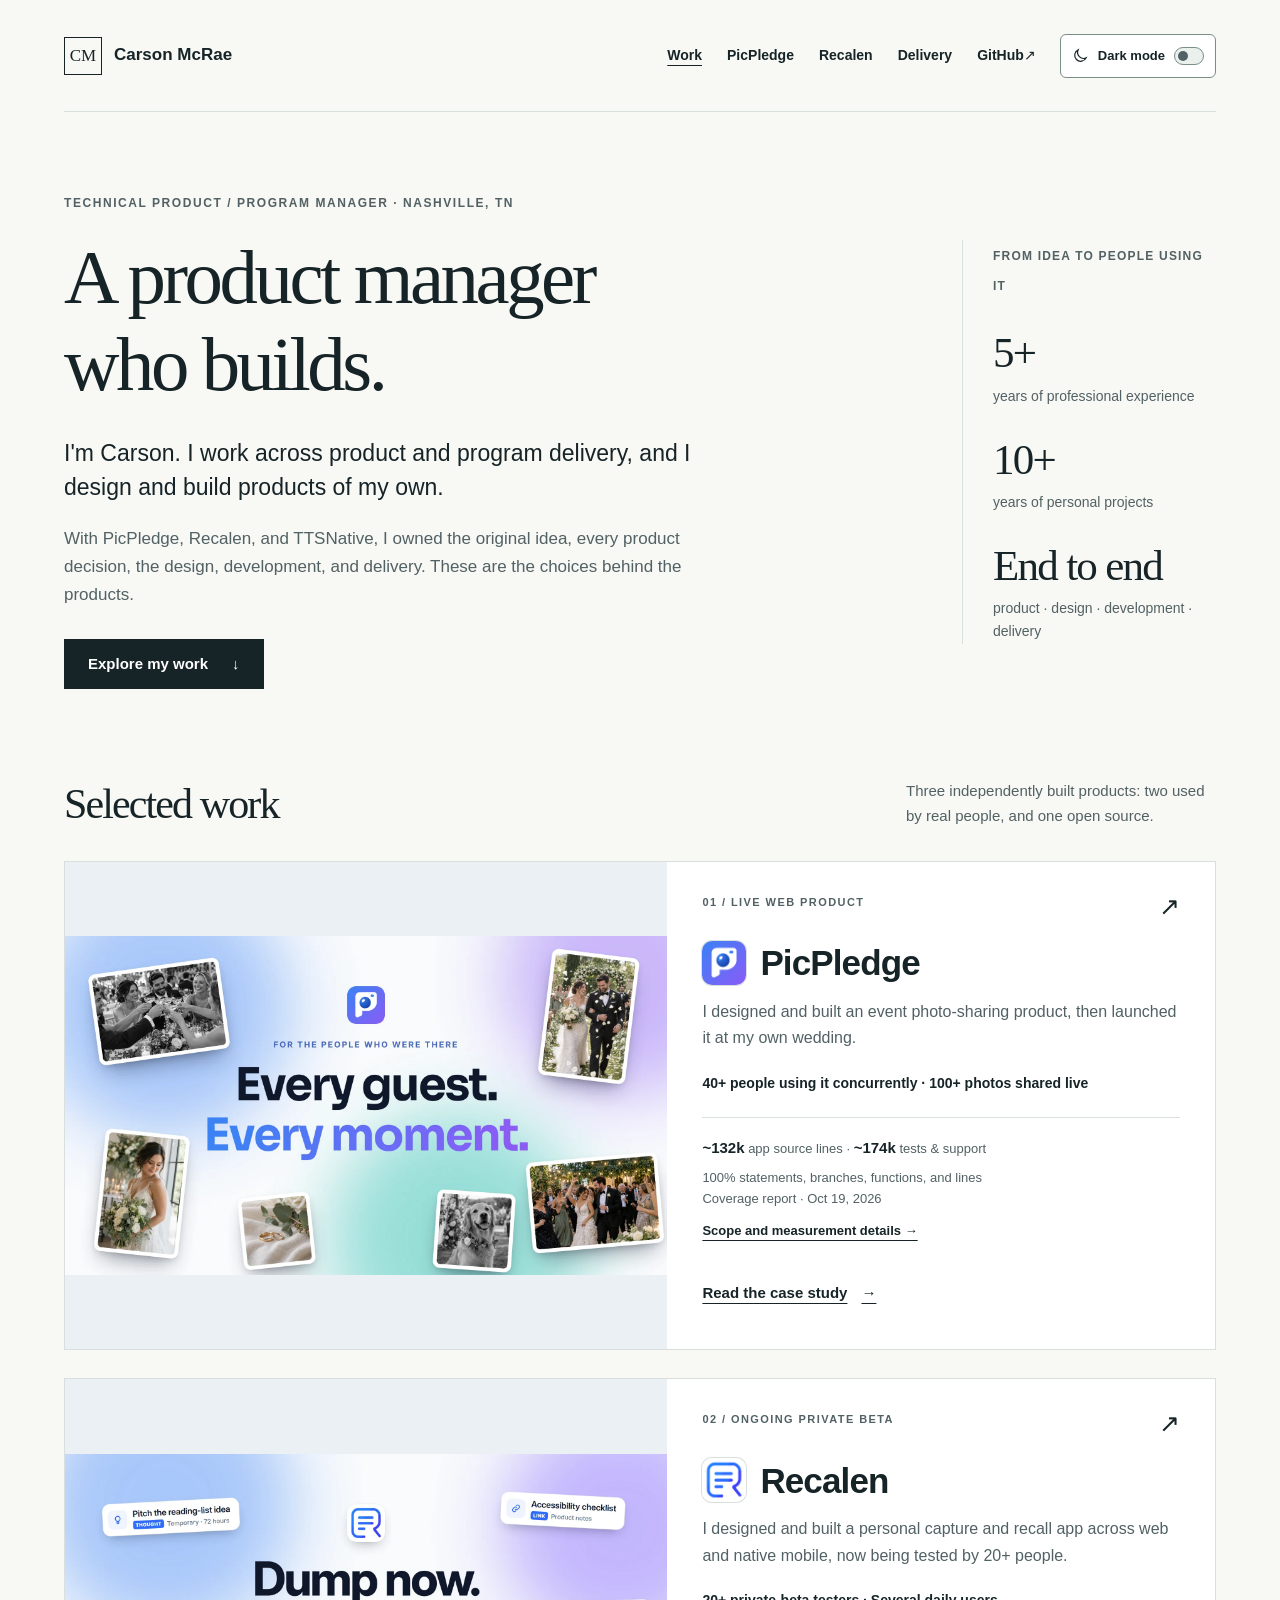
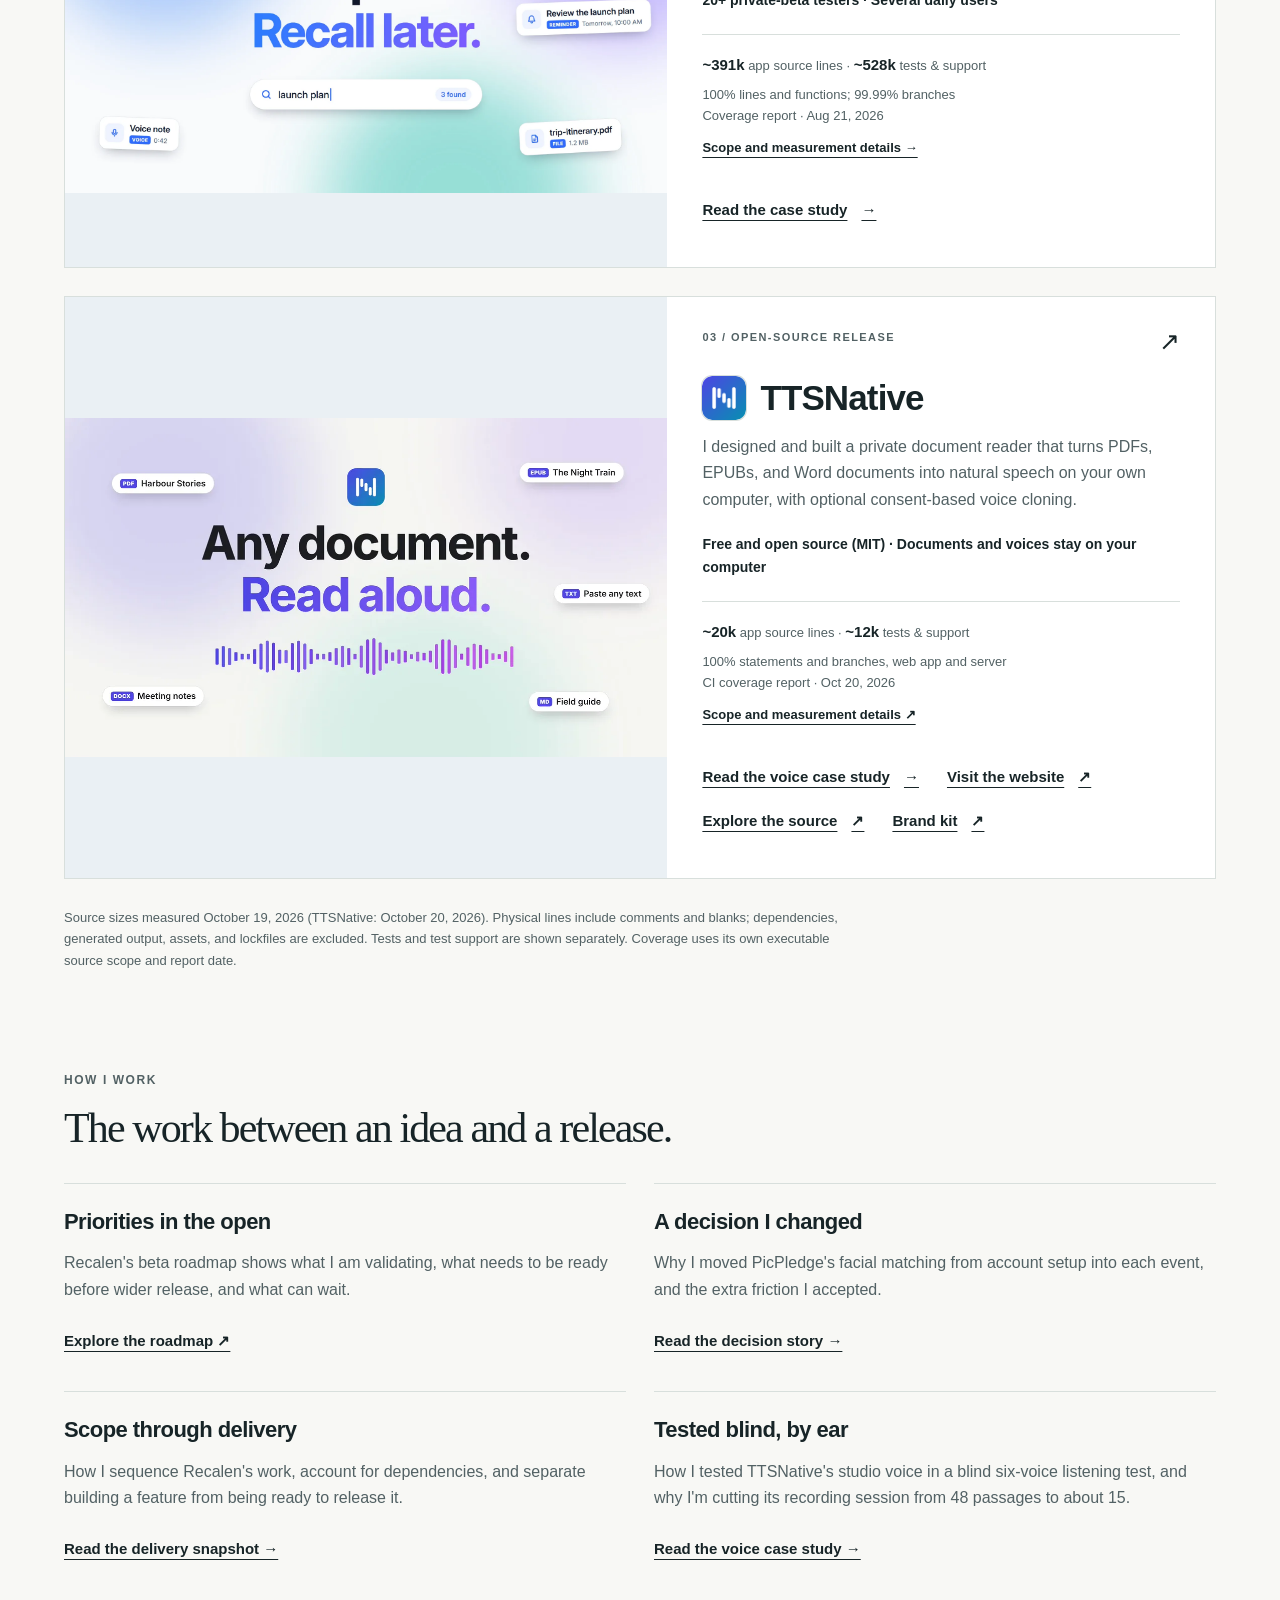
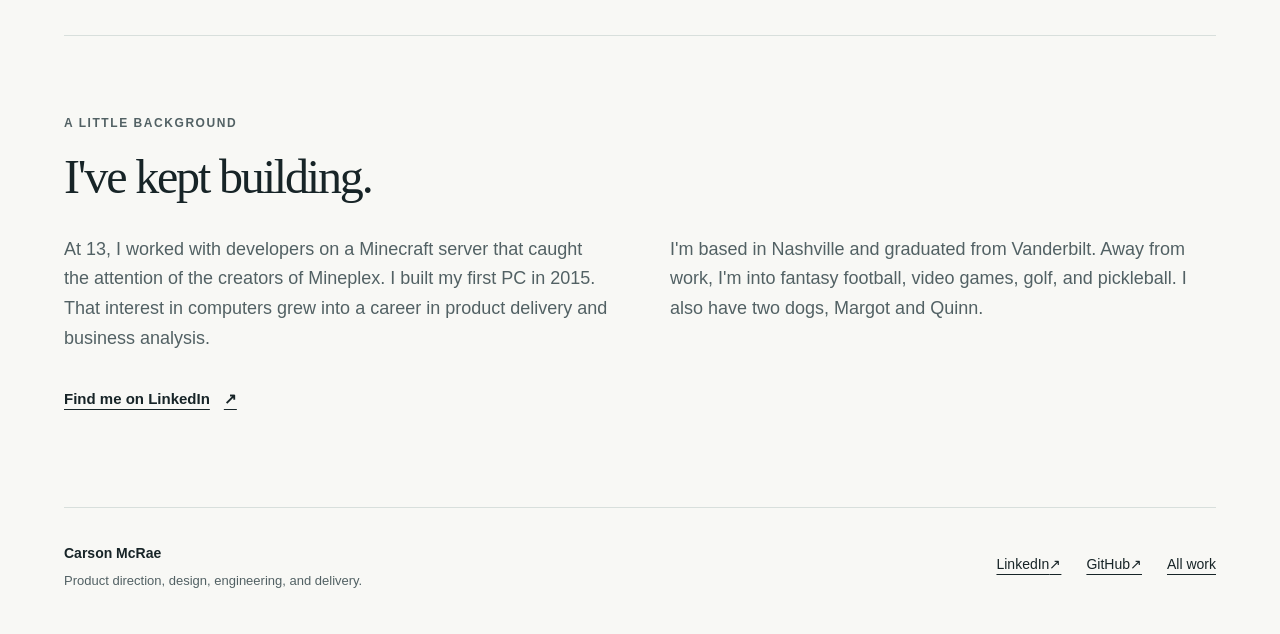
==== commit 42705137: "Add a case study of how TTSNative's studio voice was tested A new page at /studio-voice/ asks whethe" ====
--- a/index.html
+++ b/index.html
@@ -3,7 +3,7 @@
 <html lang="en"><head><meta charset="utf-8"><meta name="viewport" content="width=device-width, initial-scale=1">
 <title>Carson McRae | Product and Program Delivery</title><meta name="description" content="Product work by Carson McRae: PicPledge, Recalen, and TTSNative. Independently owned from concept through design, development, and delivery."><link rel="canonical" href="https://carsonmcrae.github.io/">
 <meta property="og:type" content="website"><meta property="og:title" content="Carson McRae | Product and Program Delivery"><meta property="og:description" content="Product work by Carson McRae: PicPledge, Recalen, and TTSNative. Independently owned from concept through design, development, and delivery."><meta property="og:url" content="https://carsonmcrae.github.io/">
-<meta name="theme-color" content="#f8f8f5"><meta name="color-scheme" content="light dark"><script src="theme.js?v=bcb7a6f37748"></script><link rel="icon" href="assets/favicon.svg" type="image/svg+xml"><link rel="stylesheet" href="styles.css?v=e9bae8586355"></head>
+<meta name="theme-color" content="#f8f8f5"><meta name="color-scheme" content="light dark"><script src="theme.js?v=bcb7a6f37748"></script><link rel="icon" href="assets/favicon.svg" type="image/svg+xml"><link rel="stylesheet" href="styles.css?v=bd8d9ffbfa49"></head>
 <body><a class="skip" href="#main">Skip to content</a>
 <header class="site-header"><a class="wordmark" href="index.html" aria-label="Carson McRae, home"><span class="monogram" aria-hidden="true">CM</span> Carson McRae</a>
 <nav aria-label="Main"><a href="index.html#work" aria-current="page">Work</a><a href="picpledge/">PicPledge</a><a href="recalen/">Recalen</a><a href="delivery/">Delivery</a><a href="https://github.com/carsonmcrae">GitHub <span aria-hidden="true">↗</span></a></nav>
@@ -34,11 +34,12 @@
 <div class="engineering-glance"><p><strong>~20k</strong> app source lines · <strong>~12k</strong> tests &amp; support</p>
 <p>100% statements and branches, web app and server<br><span>CI coverage report · Oct 20, 2026</span></p>
 <a href="https://github.com/carsonmcrae/ttsnative/blob/main/docs/guides/testing.md#what-the-coverage-numbers-mean">Scope and measurement details ↗</a></div>
-<div class="card-links"><a class="text-link" href="https://ttsnative.com/">Visit the website <span aria-hidden="true">↗</span></a><a class="text-link" href="https://github.com/carsonmcrae/ttsnative">Explore the source <span aria-hidden="true">↗</span></a><a class="text-link" href="https://github.com/carsonmcrae/ttsnative/tree/main/brand">Brand kit <span aria-hidden="true">↗</span></a></div></div></article><p class="work-measurement">Source sizes measured October 19, 2026 (TTSNative: October 20, 2026). Physical lines include comments and blanks; dependencies, generated output, assets, and lockfiles are excluded. Tests and test support are shown separately. Coverage uses its own executable source scope and report date.</p></section>
+<div class="card-links"><a class="text-link" href="studio-voice/">Read the voice case study <span aria-hidden="true">→</span></a><a class="text-link" href="https://ttsnative.com/">Visit the website <span aria-hidden="true">↗</span></a><a class="text-link" href="https://github.com/carsonmcrae/ttsnative">Explore the source <span aria-hidden="true">↗</span></a><a class="text-link" href="https://github.com/carsonmcrae/ttsnative/tree/main/brand">Brand kit <span aria-hidden="true">↗</span></a></div></div></article><p class="work-measurement">Source sizes measured October 19, 2026 (TTSNative: October 20, 2026). Physical lines include comments and blanks; dependencies, generated output, assets, and lockfiles are excluded. Tests and test support are shown separately. Coverage uses its own executable source scope and report date.</p></section>
 <section class="evidence-section" aria-labelledby="evidence-title">
 <p class="eyebrow">How I work</p><h2 id="evidence-title">The work between an idea and a release.</h2>
 <div class="evidence-grid"><article><h3>Priorities in the open</h3><p>Recalen's beta roadmap shows what I am validating, what needs to be ready before wider release, and what can wait.</p><a class="text-link" href="https://github.com/users/carsonmcrae/projects/1">Explore the roadmap ↗</a></article>
 <article><h3>A decision I changed</h3><p>Why I moved PicPledge's facial matching from account setup into each event, and the extra friction I accepted.</p><a class="text-link" href="picpledge/#iteration">Read the decision story →</a></article>
-<article><h3>Scope through delivery</h3><p>How I sequence Recalen's work, account for dependencies, and separate building a feature from being ready to release it.</p><a class="text-link" href="delivery/">Read the delivery snapshot →</a></article></div></section><section class="about-section" aria-labelledby="about-title"><p class="eyebrow">A little background</p><h2 id="about-title">I've kept building.</h2><div class="about-columns"><p>At 13, I worked with developers on a Minecraft server that caught the attention of the creators of Mineplex. I built my first PC in 2015. That interest in computers grew into a career in product delivery and business analysis.</p><p>I'm based in Nashville and graduated from Vanderbilt. Away from work, I'm into fantasy football, video games, golf, and pickleball. I also have two dogs, Margot and Quinn.</p></div><a class="text-link" href="https://www.linkedin.com/in/carsonmcrae/">Find me on LinkedIn <span aria-hidden="true">↗</span></a></section>
+<article><h3>Scope through delivery</h3><p>How I sequence Recalen's work, account for dependencies, and separate building a feature from being ready to release it.</p><a class="text-link" href="delivery/">Read the delivery snapshot →</a></article>
+<article><h3>Tested blind, by ear</h3><p>How I tested TTSNative's studio voice in a blind six-voice listening test, and why I'm cutting its recording session from 48 passages to about 15.</p><a class="text-link" href="studio-voice/">Read the voice case study →</a></article></div></section><section class="about-section" aria-labelledby="about-title"><p class="eyebrow">A little background</p><h2 id="about-title">I've kept building.</h2><div class="about-columns"><p>At 13, I worked with developers on a Minecraft server that caught the attention of the creators of Mineplex. I built my first PC in 2015. That interest in computers grew into a career in product delivery and business analysis.</p><p>I'm based in Nashville and graduated from Vanderbilt. Away from work, I'm into fantasy football, video games, golf, and pickleball. I also have two dogs, Margot and Quinn.</p></div><a class="text-link" href="https://www.linkedin.com/in/carsonmcrae/">Find me on LinkedIn <span aria-hidden="true">↗</span></a></section>
 </main><footer class="site-footer"><div><strong>Carson McRae</strong><p>Product direction, design, engineering, and delivery.</p></div>
 <div><a href="https://www.linkedin.com/in/carsonmcrae/">LinkedIn <span aria-hidden="true">↗</span></a><a href="https://github.com/carsonmcrae">GitHub <span aria-hidden="true">↗</span></a><a href="index.html">All work</a></div></footer></body></html>
--- a/styles.css
+++ b/styles.css
@@ -93,10 +93,13 @@
 .reading-section{padding:0 0 52px;margin-bottom:44px;border-bottom:1px solid var(--line);scroll-margin-top:30px}
 .reading-section h2{font-size:38px;margin-top:15px;margin-bottom:24px}
 .reading-section>p:not(.eyebrow){max-width:790px}
+.reading-section>ul:not([class]){max-width:790px}
+.reading-section>ul:not([class]) li+li{margin-top:12px}
 .role-list{margin-top:26px;font-size:14px}
 .role-list>div{display:grid;grid-template-columns:135px minmax(0,1fr);gap:20px;padding:14px 0;border-top:1px solid var(--line)}
 .role-list dt{color:var(--muted)}
 .role-list dd{margin:0;font-weight:550}
+.role-list+p{margin-top:24px}
 .section-intro{color:var(--muted);font-size:17px}
 .decision{display:grid;grid-template-columns:44px minmax(0,1fr);gap:21px;margin-top:45px}
 .decision-number{font:30px/1.2 Georgia,serif;color:var(--accent);padding-top:3px}
@@ -122,7 +125,7 @@
 .next-case p:last-child{color:var(--muted);font-size:17px;max-width:720px}
 .evidence-section{padding:40px 0 64px;border-bottom:1px solid var(--line)}
 .evidence-section h2{font-size:42px;max-width:720px;margin:16px 0 30px}
-.evidence-grid{display:grid;grid-template-columns:repeat(3,minmax(0,1fr));gap:28px}
+.evidence-grid{display:grid;grid-template-columns:repeat(2,minmax(0,1fr));gap:28px}
 .evidence-grid article{padding-top:24px;border-top:1px solid var(--line)}
 .evidence-grid h3{font-size:22px;line-height:1.3;margin-bottom:14px}
 .evidence-grid p{font-size:16px;color:var(--muted)}
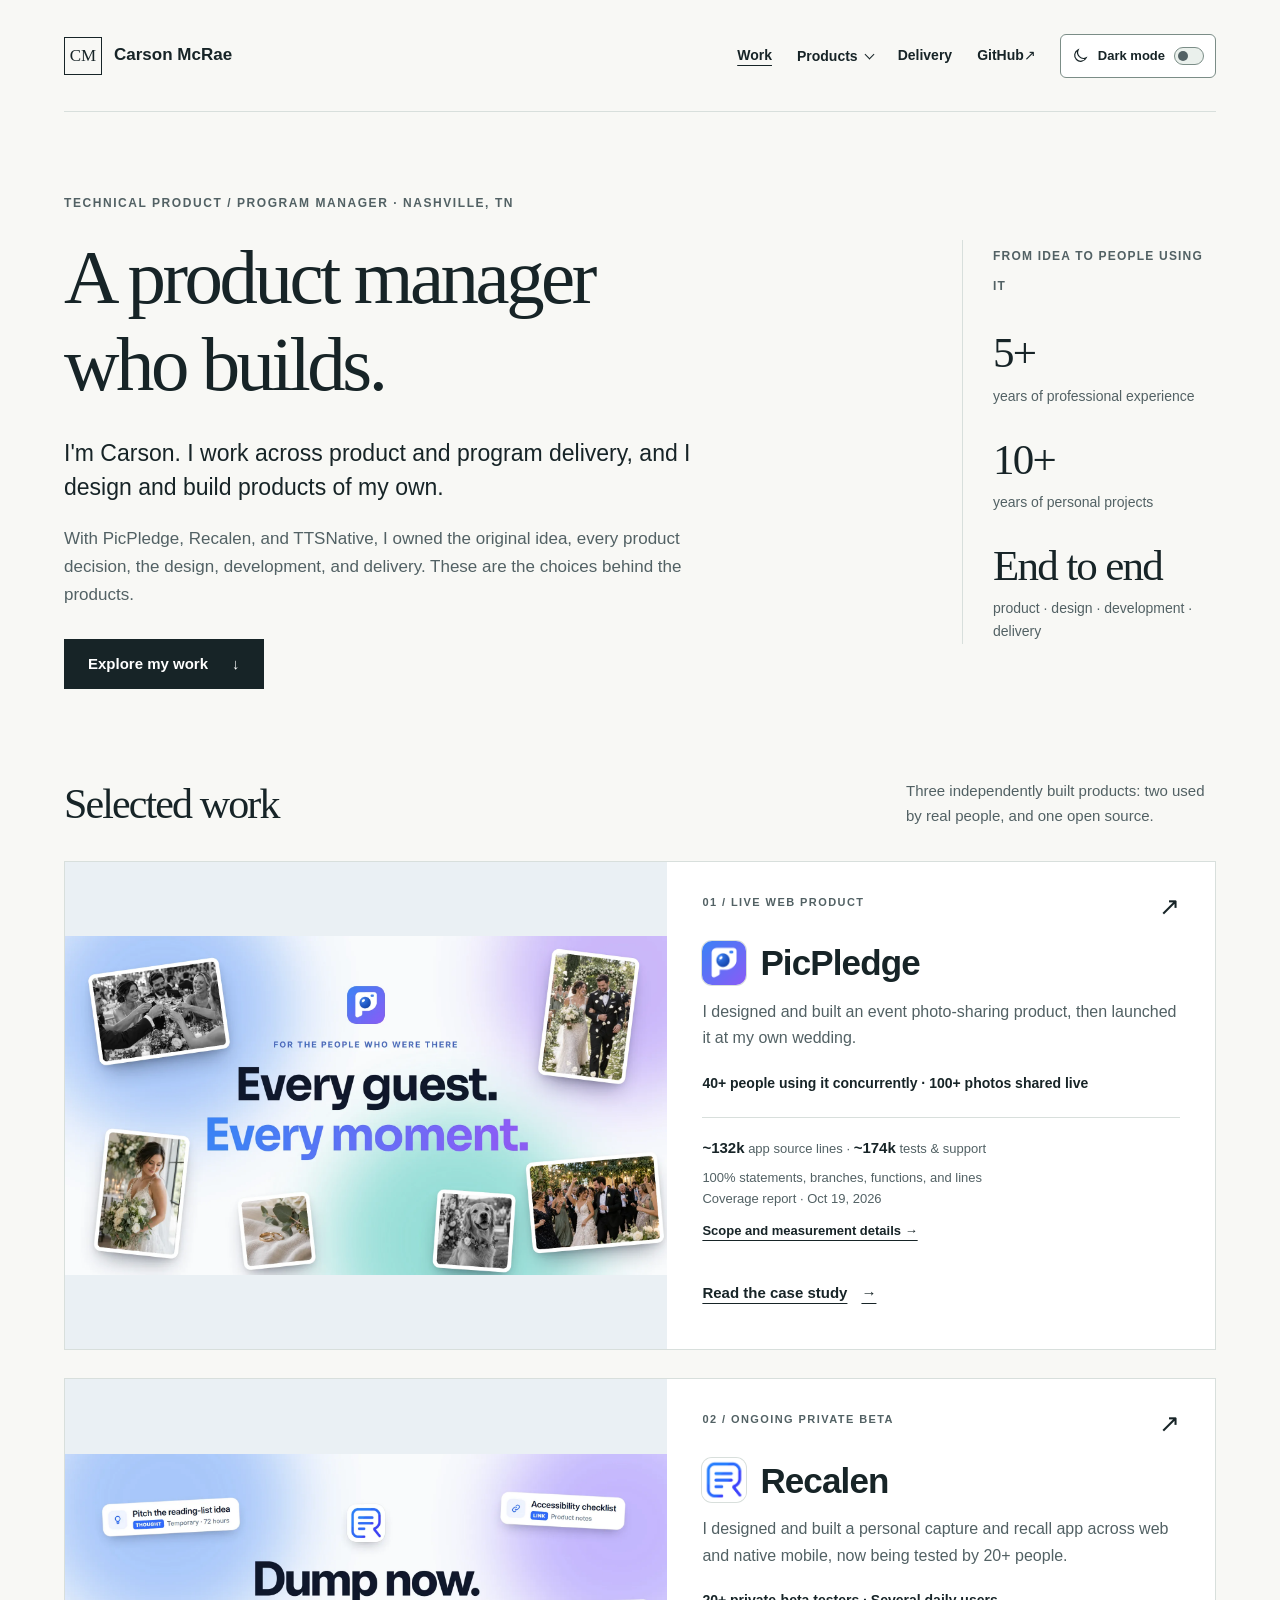
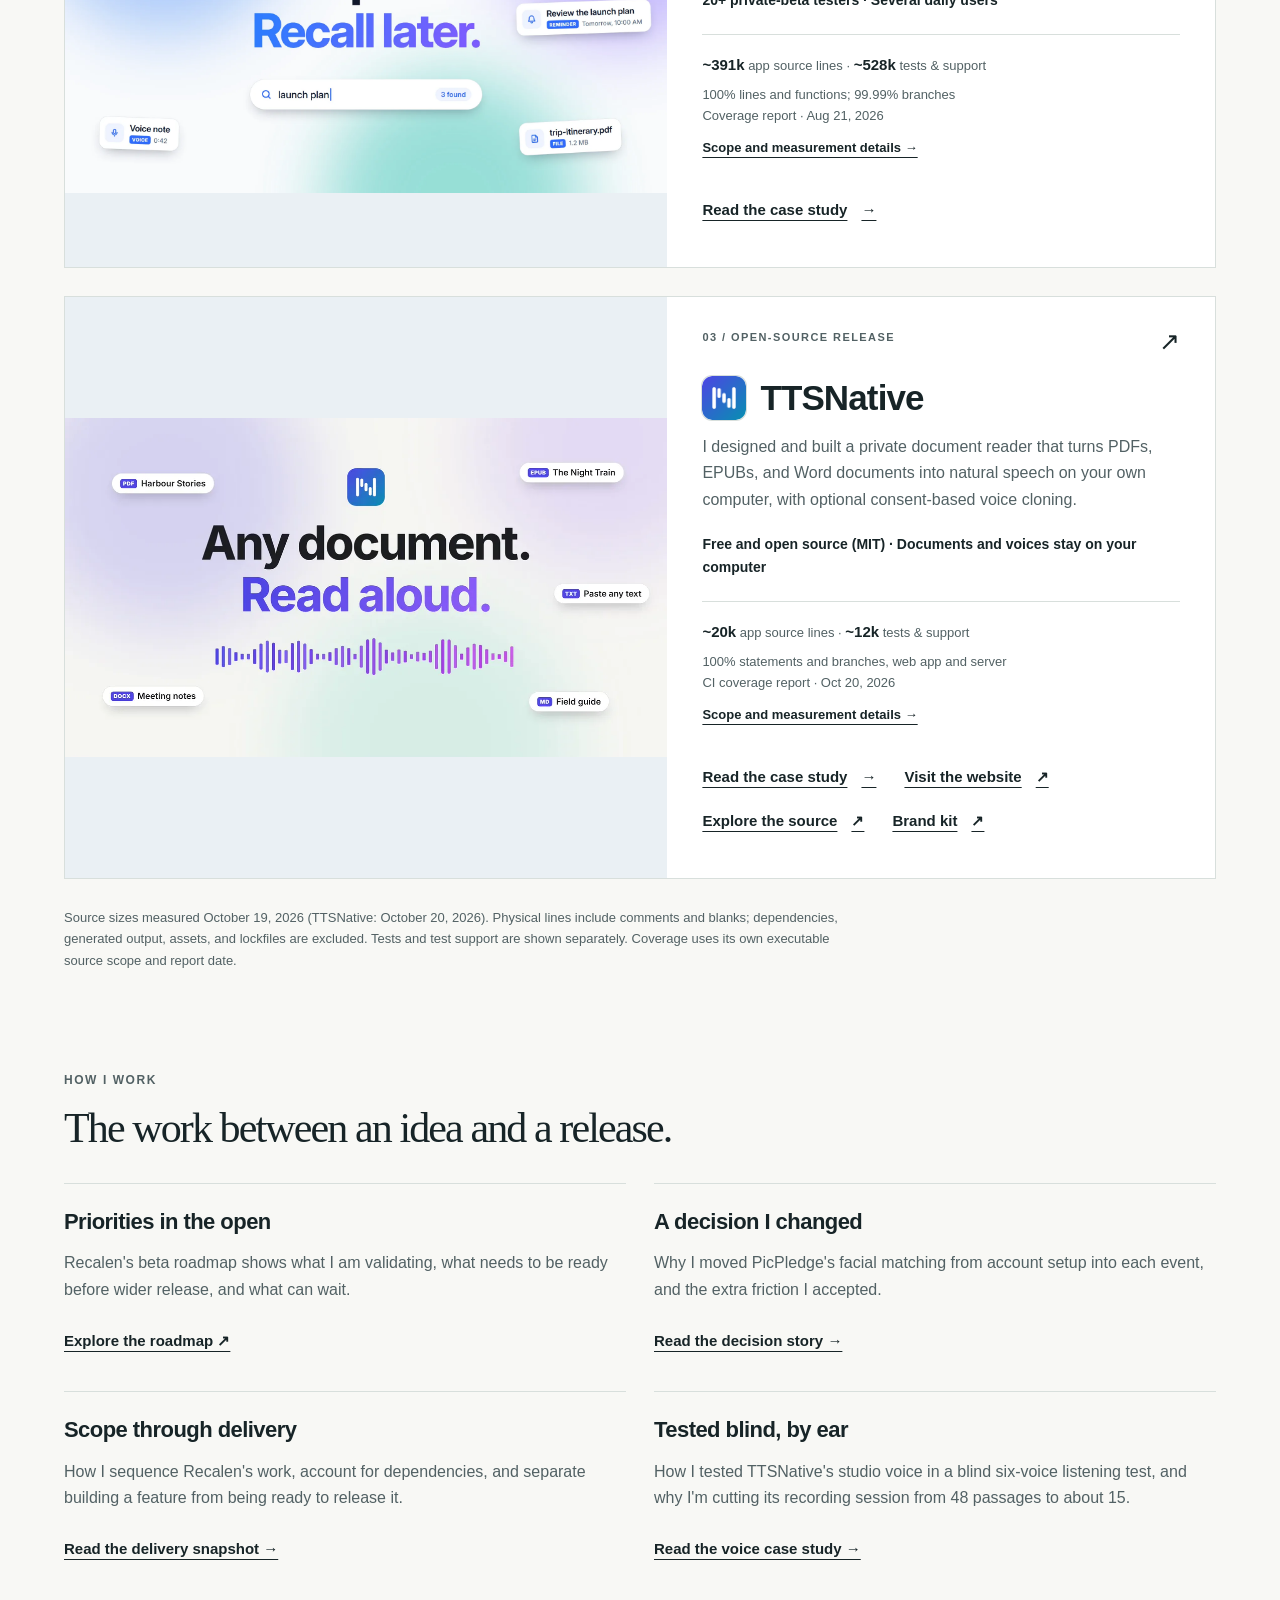
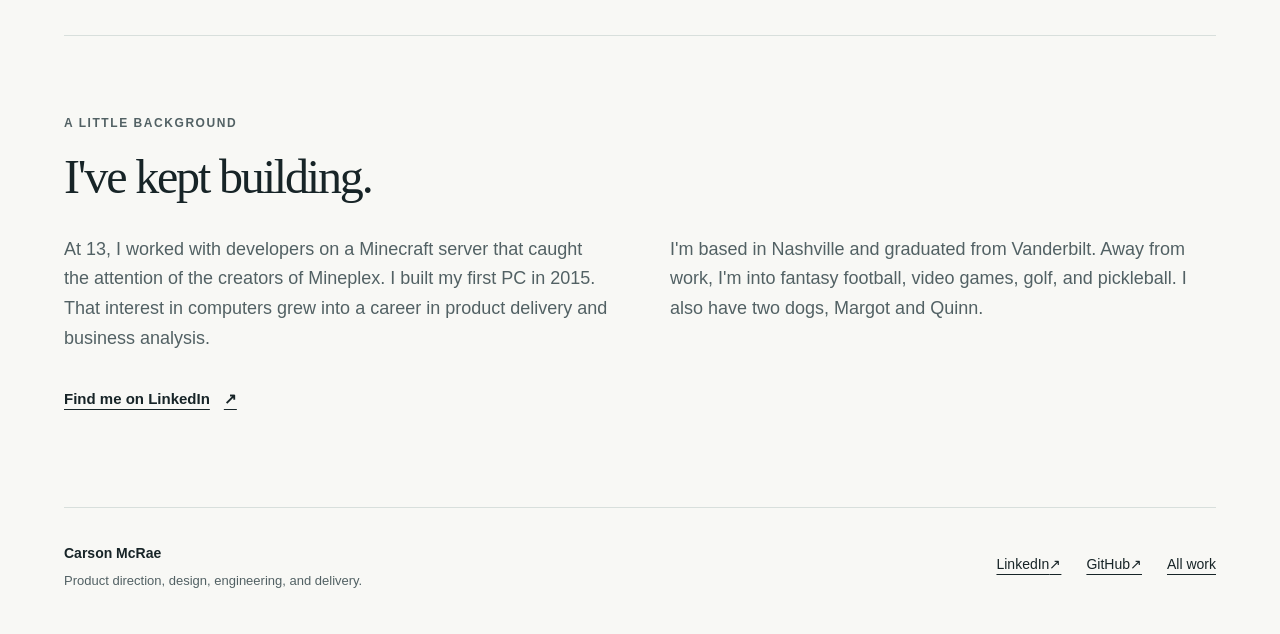
==== commit 79b74740: "Add a TTSNative case study and group the products under one menu The header now reads Work, Products" ====
--- a/index.html
+++ b/index.html
@@ -3,10 +3,10 @@
 <html lang="en"><head><meta charset="utf-8"><meta name="viewport" content="width=device-width, initial-scale=1">
 <title>Carson McRae | Product and Program Delivery</title><meta name="description" content="Product work by Carson McRae: PicPledge, Recalen, and TTSNative. Independently owned from concept through design, development, and delivery."><link rel="canonical" href="https://carsonmcrae.github.io/">
 <meta property="og:type" content="website"><meta property="og:title" content="Carson McRae | Product and Program Delivery"><meta property="og:description" content="Product work by Carson McRae: PicPledge, Recalen, and TTSNative. Independently owned from concept through design, development, and delivery."><meta property="og:url" content="https://carsonmcrae.github.io/">
-<meta name="theme-color" content="#f8f8f5"><meta name="color-scheme" content="light dark"><script src="theme.js?v=bcb7a6f37748"></script><link rel="icon" href="assets/favicon.svg" type="image/svg+xml"><link rel="stylesheet" href="styles.css?v=bd8d9ffbfa49"></head>
+<meta name="theme-color" content="#f8f8f5"><meta name="color-scheme" content="light dark"><script src="theme.js?v=bcb7a6f37748"></script><script src="nav.js?v=b6e90ea67ac0" defer></script><link rel="icon" href="assets/favicon.svg" type="image/svg+xml"><link rel="stylesheet" href="styles.css?v=3ac64880b598"></head>
 <body><a class="skip" href="#main">Skip to content</a>
 <header class="site-header"><a class="wordmark" href="index.html" aria-label="Carson McRae, home"><span class="monogram" aria-hidden="true">CM</span> Carson McRae</a>
-<nav aria-label="Main"><a href="index.html#work" aria-current="page">Work</a><a href="picpledge/">PicPledge</a><a href="recalen/">Recalen</a><a href="delivery/">Delivery</a><a href="https://github.com/carsonmcrae">GitHub <span aria-hidden="true">↗</span></a></nav>
+<nav aria-label="Main"><a href="index.html#work" aria-current="page">Work</a><details class="nav-menu"><summary>Products</summary><ul><li><a href="picpledge/"><img class="app-icon" src="assets/icons/picpledge.png" alt="" width="24" height="24" loading="lazy">PicPledge</a></li><li><a href="recalen/"><img class="app-icon" src="assets/icons/recalen.png" alt="" width="24" height="24" loading="lazy">Recalen</a></li><li><a href="ttsnative-case-study/"><img class="app-icon" src="assets/icons/ttsnative.png" alt="" width="24" height="24" loading="lazy">TTSNative</a></li></ul></details><a href="delivery/">Delivery</a><a href="https://github.com/carsonmcrae">GitHub <span aria-hidden="true">↗</span></a></nav>
 <button type="button" class="theme-toggle" data-theme-toggle aria-pressed="false" hidden><svg viewBox="0 0 24 24" fill="none" stroke="currentColor" stroke-width="1.7" aria-hidden="true"><path d="M20 15.3A8.5 8.5 0 0 1 8.7 4a8.5 8.5 0 1 0 11.3 11.3Z"/></svg><span>Dark mode</span><span class="theme-rail" aria-hidden="true"><span class="theme-knob"></span></span></button></header><main id="main" tabindex="-1">
 <section class="home-hero"><div><p class="eyebrow">Technical Product / Program Manager · Nashville, TN</p>
 <h1>A product manager<br>who builds.</h1><p class="intro">I'm Carson. I work across product and program delivery, and I design and build products of my own.</p>
@@ -27,14 +27,14 @@
 <div class="engineering-glance"><p><strong>~391k</strong> app source lines · <strong>~528k</strong> tests &amp; support</p>
 <p>100% lines and functions; 99.99% branches<br><span>Coverage report · Aug 21, 2026</span></p>
 <a href="recalen/#engineering">Scope and measurement details →</a></div>
-<a class="text-link" href="recalen/">Read the case study <span aria-hidden="true">→</span></a></div></article><article class="project-card ttsnative"><a class="project-art" href="https://ttsnative.com/" aria-label="Visit the TTSNative website"><img src="assets/ttsnative/ttsnative-poster.webp" alt="TTSNative promotional artwork: any document, read aloud" loading="lazy" width="1200" height="675"></a>
+<a class="text-link" href="recalen/">Read the case study <span aria-hidden="true">→</span></a></div></article><article class="project-card ttsnative"><a class="project-art" href="ttsnative-case-study/" aria-label="Read the TTSNative case study"><img src="assets/ttsnative/ttsnative-poster.webp" alt="TTSNative promotional artwork: any document, read aloud" loading="lazy" width="1200" height="675"></a>
 <div class="project-copy"><div class="card-top"><span class="eyebrow">03 / Open-source release</span><span class="arrow" aria-hidden="true">↗</span></div>
-<h3><img class="app-icon" src="assets/icons/ttsnative.png" alt="" width="44" height="44"><a href="https://ttsnative.com/">TTSNative</a></h3><p>I designed and built a private document reader that turns PDFs, EPUBs, and Word documents into natural speech on your own computer, with optional consent-based voice cloning.</p>
+<h3><img class="app-icon" src="assets/icons/ttsnative.png" alt="" width="44" height="44"><a href="ttsnative-case-study/">TTSNative</a></h3><p>I designed and built a private document reader that turns PDFs, EPUBs, and Word documents into natural speech on your own computer, with optional consent-based voice cloning.</p>
 <p class="project-fact">Free and open source (MIT) · Documents and voices stay on your computer</p>
 <div class="engineering-glance"><p><strong>~20k</strong> app source lines · <strong>~12k</strong> tests &amp; support</p>
 <p>100% statements and branches, web app and server<br><span>CI coverage report · Oct 20, 2026</span></p>
-<a href="https://github.com/carsonmcrae/ttsnative/blob/main/docs/guides/testing.md#what-the-coverage-numbers-mean">Scope and measurement details ↗</a></div>
-<div class="card-links"><a class="text-link" href="studio-voice/">Read the voice case study <span aria-hidden="true">→</span></a><a class="text-link" href="https://ttsnative.com/">Visit the website <span aria-hidden="true">↗</span></a><a class="text-link" href="https://github.com/carsonmcrae/ttsnative">Explore the source <span aria-hidden="true">↗</span></a><a class="text-link" href="https://github.com/carsonmcrae/ttsnative/tree/main/brand">Brand kit <span aria-hidden="true">↗</span></a></div></div></article><p class="work-measurement">Source sizes measured October 19, 2026 (TTSNative: October 20, 2026). Physical lines include comments and blanks; dependencies, generated output, assets, and lockfiles are excluded. Tests and test support are shown separately. Coverage uses its own executable source scope and report date.</p></section>
+<a href="ttsnative-case-study/#engineering">Scope and measurement details →</a></div>
+<div class="card-links"><a class="text-link" href="ttsnative-case-study/">Read the case study <span aria-hidden="true">→</span></a><a class="text-link" href="https://ttsnative.com/">Visit the website <span aria-hidden="true">↗</span></a><a class="text-link" href="https://github.com/carsonmcrae/ttsnative">Explore the source <span aria-hidden="true">↗</span></a><a class="text-link" href="https://github.com/carsonmcrae/ttsnative/tree/main/brand">Brand kit <span aria-hidden="true">↗</span></a></div></div></article><p class="work-measurement">Source sizes measured October 19, 2026 (TTSNative: October 20, 2026). Physical lines include comments and blanks; dependencies, generated output, assets, and lockfiles are excluded. Tests and test support are shown separately. Coverage uses its own executable source scope and report date.</p></section>
 <section class="evidence-section" aria-labelledby="evidence-title">
 <p class="eyebrow">How I work</p><h2 id="evidence-title">The work between an idea and a release.</h2>
 <div class="evidence-grid"><article><h3>Priorities in the open</h3><p>Recalen's beta roadmap shows what I am validating, what needs to be ready before wider release, and what can wait.</p><a class="text-link" href="https://github.com/users/carsonmcrae/projects/1">Explore the roadmap ↗</a></article>
--- a/styles.css
+++ b/styles.css
@@ -25,6 +25,19 @@
 .site-header nav{display:flex;gap:25px;align-items:center;font-size:14px;font-weight:550;margin-left:auto}
 .site-header nav a{display:flex;align-items:center;min-height:44px;text-decoration:none}
 .site-header nav a[aria-current=page]{text-decoration:underline}
+.nav-menu{position:relative;margin:0;border:0;background:none}
+.nav-menu summary{min-height:44px;padding:0;font:inherit;line-height:44px;list-style:none}
+.nav-menu summary::-webkit-details-marker{display:none}
+.nav-menu summary::after{content:"";display:inline-block;width:6px;height:6px;margin-left:8px;border-right:1.5px solid currentColor;border-bottom:1.5px solid currentColor;transform:translateY(-3px) rotate(45deg)}
+.nav-menu[open] summary{border-bottom:0}
+.nav-menu[open] summary::after{transform:translateY(1px) rotate(-135deg)}
+.nav-menu summary:hover{color:var(--accent)}
+.nav-menu:has([aria-current=page]) summary{text-decoration:underline;text-underline-offset:5px}
+.site-header .nav-menu>ul{position:absolute;top:100%;left:-12px;z-index:5;min-width:190px;padding:6px;list-style:none;background:var(--white);border:1px solid var(--line);box-shadow:0 12px 28px rgb(0 0 0/.12)}
+.site-header .nav-menu li+li{margin-top:0}
+.site-header .nav-menu li a{gap:12px;padding:0 10px;font-size:14px;white-space:nowrap}
+.site-header .nav-menu li a:hover{background:var(--tint)}
+.nav-menu .app-icon{width:24px;height:24px;border-radius:6px}
 .skip{position:fixed;top:12px;left:12px;z-index:10;background:var(--ink);color:var(--paper);padding:10px 20px;transform:translateY(-200%)}
 .skip:focus{transform:translateY(0)}
 .eyebrow{font-size:12px;text-transform:uppercase;letter-spacing:.13em;font-weight:650;color:var(--muted);line-height:1.5}
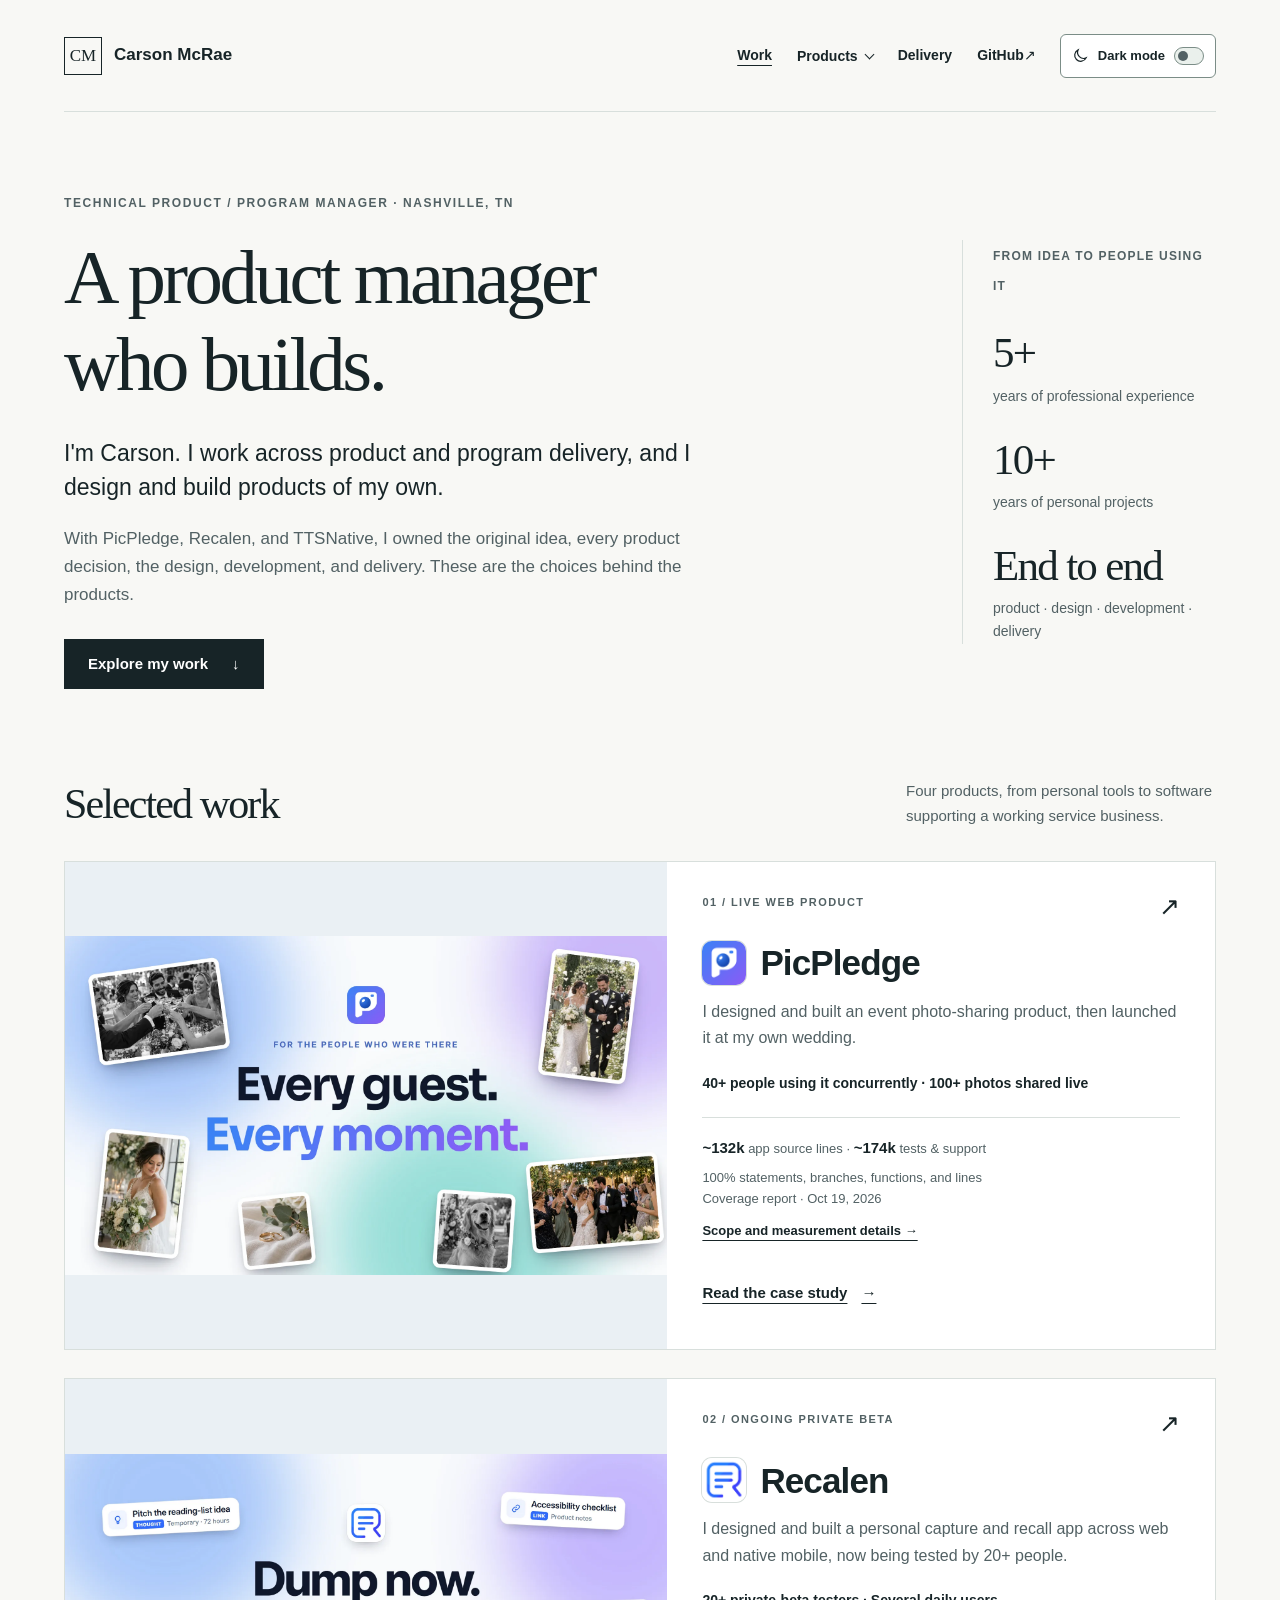
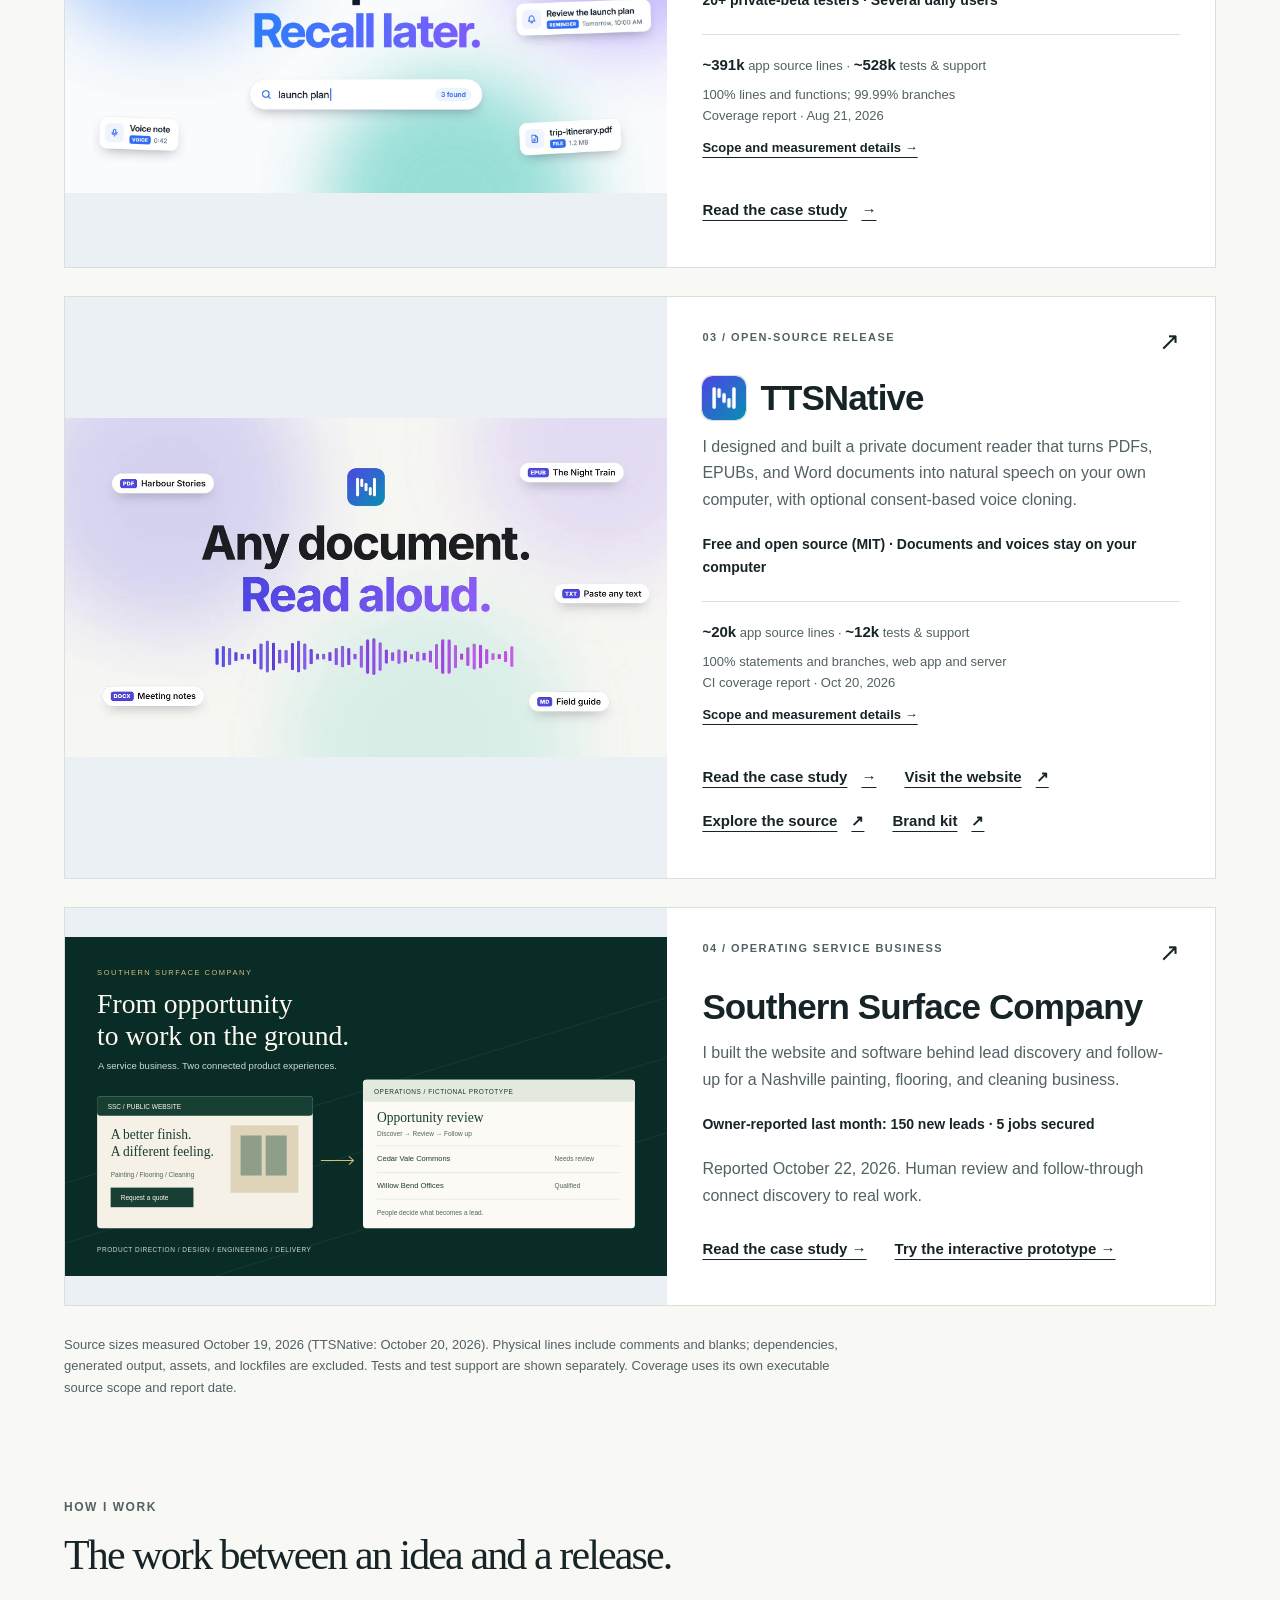
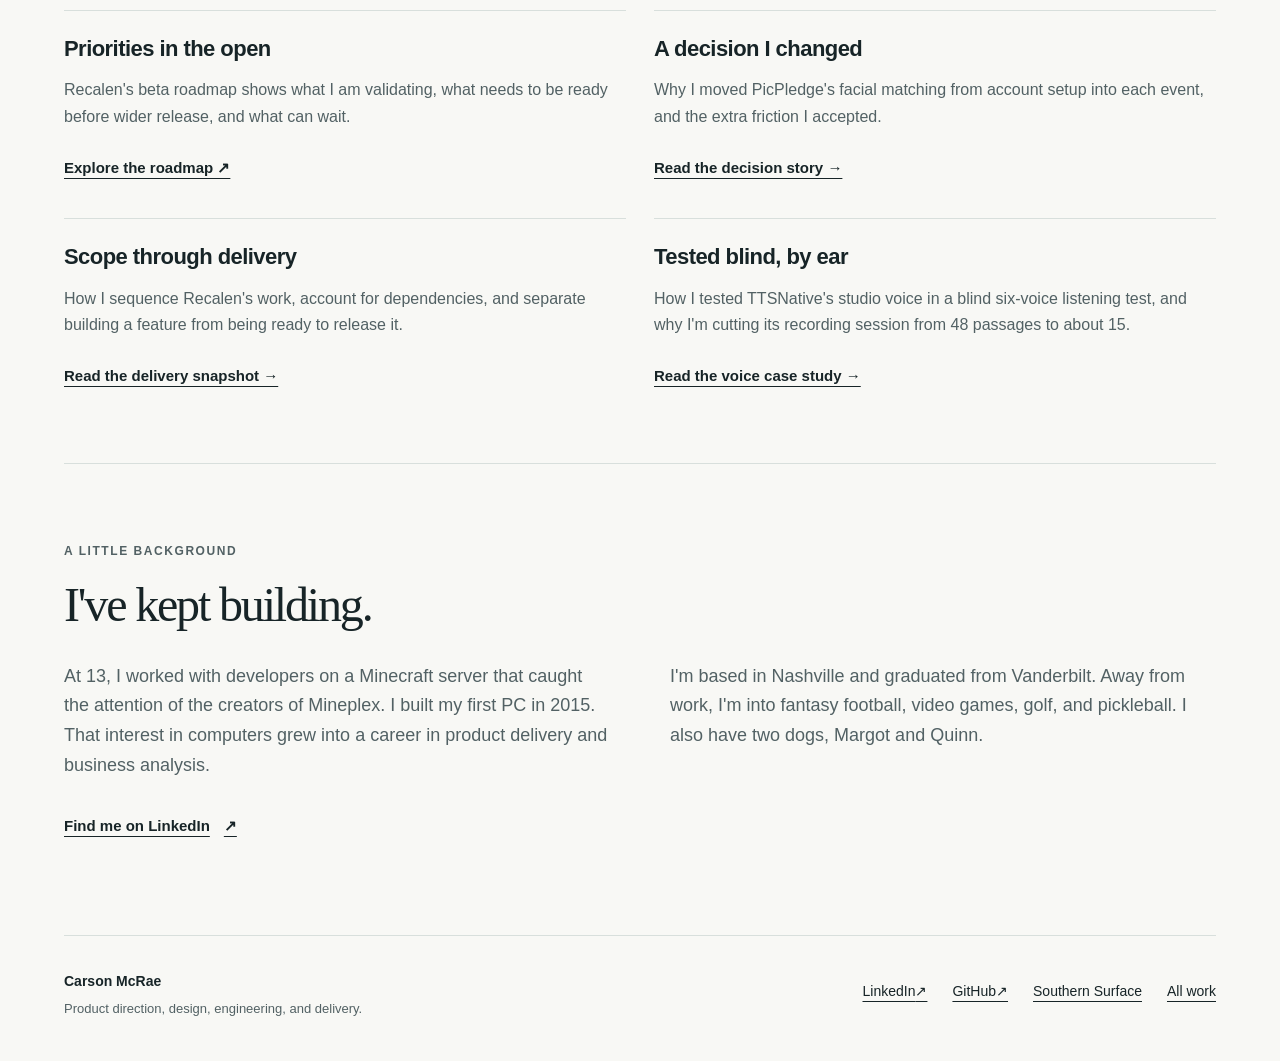
==== commit 524b5eb7: "Add Southern Surface case study and isolated interactive prototype" ====
--- a/index.html
+++ b/index.html
@@ -1,19 +1,19 @@
 <!doctype html>
 <!-- Purpose: Present Carson McRae's product work. Scope: Static, accessible portfolio content. Does NOT belong: Application runtime, private data, or authentication. -->
 <html lang="en"><head><meta charset="utf-8"><meta name="viewport" content="width=device-width, initial-scale=1">
-<title>Carson McRae | Product and Program Delivery</title><meta name="description" content="Product work by Carson McRae: PicPledge, Recalen, and TTSNative. Independently owned from concept through design, development, and delivery."><link rel="canonical" href="https://carsonmcrae.github.io/">
-<meta property="og:type" content="website"><meta property="og:title" content="Carson McRae | Product and Program Delivery"><meta property="og:description" content="Product work by Carson McRae: PicPledge, Recalen, and TTSNative. Independently owned from concept through design, development, and delivery."><meta property="og:url" content="https://carsonmcrae.github.io/">
+<title>Carson McRae | Product and Program Delivery</title><meta name="description" content="Product work by Carson McRae: Southern Surface Company, PicPledge, Recalen, and TTSNative. Independently owned from concept through design, development, and delivery."><link rel="canonical" href="https://carsonmcrae.github.io/">
+<meta property="og:type" content="website"><meta property="og:title" content="Carson McRae | Product and Program Delivery"><meta property="og:description" content="Product work by Carson McRae: Southern Surface Company, PicPledge, Recalen, and TTSNative. Independently owned from concept through design, development, and delivery."><meta property="og:url" content="https://carsonmcrae.github.io/">
 <meta name="theme-color" content="#f8f8f5"><meta name="color-scheme" content="light dark"><script src="theme.js?v=bcb7a6f37748"></script><script src="nav.js?v=b6e90ea67ac0" defer></script><link rel="icon" href="assets/favicon.svg" type="image/svg+xml"><link rel="stylesheet" href="styles.css?v=3ac64880b598"></head>
 <body><a class="skip" href="#main">Skip to content</a>
 <header class="site-header"><a class="wordmark" href="index.html" aria-label="Carson McRae, home"><span class="monogram" aria-hidden="true">CM</span> Carson McRae</a>
-<nav aria-label="Main"><a href="index.html#work" aria-current="page">Work</a><details class="nav-menu"><summary>Products</summary><ul><li><a href="picpledge/"><img class="app-icon" src="assets/icons/picpledge.png" alt="" width="24" height="24" loading="lazy">PicPledge</a></li><li><a href="recalen/"><img class="app-icon" src="assets/icons/recalen.png" alt="" width="24" height="24" loading="lazy">Recalen</a></li><li><a href="ttsnative-case-study/"><img class="app-icon" src="assets/icons/ttsnative.png" alt="" width="24" height="24" loading="lazy">TTSNative</a></li></ul></details><a href="delivery/">Delivery</a><a href="https://github.com/carsonmcrae">GitHub <span aria-hidden="true">↗</span></a></nav>
+<nav aria-label="Main"><a href="index.html#work" aria-current="page">Work</a><details class="nav-menu"><summary>Products</summary><ul><li><a href="picpledge/"><img class="app-icon" src="assets/icons/picpledge.png" alt="" width="24" height="24" loading="lazy">PicPledge</a></li><li><a href="recalen/"><img class="app-icon" src="assets/icons/recalen.png" alt="" width="24" height="24" loading="lazy">Recalen</a></li><li><a href="ttsnative-case-study/"><img class="app-icon" src="assets/icons/ttsnative.png" alt="" width="24" height="24" loading="lazy">TTSNative</a></li><li><a href="southern-surface/">Southern Surface</a></li></ul></details><a href="delivery/">Delivery</a><a href="https://github.com/carsonmcrae">GitHub <span aria-hidden="true">↗</span></a></nav>
 <button type="button" class="theme-toggle" data-theme-toggle aria-pressed="false" hidden><svg viewBox="0 0 24 24" fill="none" stroke="currentColor" stroke-width="1.7" aria-hidden="true"><path d="M20 15.3A8.5 8.5 0 0 1 8.7 4a8.5 8.5 0 1 0 11.3 11.3Z"/></svg><span>Dark mode</span><span class="theme-rail" aria-hidden="true"><span class="theme-knob"></span></span></button></header><main id="main" tabindex="-1">
 <section class="home-hero"><div><p class="eyebrow">Technical Product / Program Manager · Nashville, TN</p>
 <h1>A product manager<br>who builds.</h1><p class="intro">I'm Carson. I work across product and program delivery, and I design and build products of my own.</p>
 <p class="hero-detail">With PicPledge, Recalen, and TTSNative, I owned the original idea, every product decision, the design, development, and delivery. These are the choices behind the products.</p>
 <a class="button" href="#work">Explore my work <span aria-hidden="true">↓</span></a></div>
 <aside class="hero-aside" aria-label="Experience"><span class="aside-label">From idea to people using it</span><dl><div><dt>5+</dt><dd>years of professional experience</dd></div><div><dt>10+</dt><dd>years of personal projects</dd></div><div><dt>End to end</dt><dd>product · design · development · delivery</dd></div></dl></aside></section>
-<section id="work" class="work-section" aria-labelledby="work-title"><div class="section-heading"><h2 id="work-title">Selected work</h2><p>Three independently built products: two used by real people, and one open source.</p></div><article class="project-card picpledge"><a class="project-art" href="picpledge/" aria-label="Read the PicPledge case study"><img src="assets/picpledge-poster.webp?v=fccc6423f04b" alt="PicPledge promotional artwork showing a shared wedding album" loading="lazy" width="1200" height="675"></a>
+<section id="work" class="work-section" aria-labelledby="work-title"><div class="section-heading"><h2 id="work-title">Selected work</h2><p>Four products, from personal tools to software supporting a working service business.</p></div><article class="project-card picpledge"><a class="project-art" href="picpledge/" aria-label="Read the PicPledge case study"><img src="assets/picpledge-poster.webp?v=fccc6423f04b" alt="PicPledge promotional artwork showing a shared wedding album" loading="lazy" width="1200" height="675"></a>
 <div class="project-copy"><div class="card-top"><span class="eyebrow">01 / Live web product</span><span class="arrow" aria-hidden="true">↗</span></div>
 <h3><img class="app-icon" src="assets/icons/picpledge.png" alt="" width="44" height="44"><a href="picpledge/">PicPledge</a></h3><p>I designed and built an event photo-sharing product, then launched it at my own wedding.</p>
 <p class="project-fact">40+ people using it concurrently · 100+ photos shared live</p>
@@ -34,7 +34,12 @@
 <div class="engineering-glance"><p><strong>~20k</strong> app source lines · <strong>~12k</strong> tests &amp; support</p>
 <p>100% statements and branches, web app and server<br><span>CI coverage report · Oct 20, 2026</span></p>
 <a href="ttsnative-case-study/#engineering">Scope and measurement details →</a></div>
-<div class="card-links"><a class="text-link" href="ttsnative-case-study/">Read the case study <span aria-hidden="true">→</span></a><a class="text-link" href="https://ttsnative.com/">Visit the website <span aria-hidden="true">↗</span></a><a class="text-link" href="https://github.com/carsonmcrae/ttsnative">Explore the source <span aria-hidden="true">↗</span></a><a class="text-link" href="https://github.com/carsonmcrae/ttsnative/tree/main/brand">Brand kit <span aria-hidden="true">↗</span></a></div></div></article><p class="work-measurement">Source sizes measured October 19, 2026 (TTSNative: October 20, 2026). Physical lines include comments and blanks; dependencies, generated output, assets, and lockfiles are excluded. Tests and test support are shown separately. Coverage uses its own executable source scope and report date.</p></section>
+<div class="card-links"><a class="text-link" href="ttsnative-case-study/">Read the case study <span aria-hidden="true">→</span></a><a class="text-link" href="https://ttsnative.com/">Visit the website <span aria-hidden="true">↗</span></a><a class="text-link" href="https://github.com/carsonmcrae/ttsnative">Explore the source <span aria-hidden="true">↗</span></a><a class="text-link" href="https://github.com/carsonmcrae/ttsnative/tree/main/brand">Brand kit <span aria-hidden="true">↗</span></a></div></div></article><article class="project-card southern-surface"><a class="project-art" href="southern-surface/" aria-label="Read the Southern Surface Company case study"><img src="assets/southern-surface/overview.svg" alt="Southern Surface conceptual artwork connecting a service website with human-reviewed lead operations" loading="lazy" width="1200" height="675"></a>
+<div class="project-copy"><div class="card-top"><span class="eyebrow">04 / Operating service business</span><span class="arrow" aria-hidden="true">↗</span></div>
+<h3><a href="southern-surface/">Southern Surface Company</a></h3><p>I built the website and software behind lead discovery and follow-up for a Nashville painting, flooring, and cleaning business.</p>
+<p class="project-fact">Owner-reported last month: 150 new leads · 5 jobs secured</p>
+<p>Reported October 22, 2026. Human review and follow-through connect discovery to real work.</p>
+<div class="card-links"><a class="text-link" href="southern-surface/">Read the case study →</a><a class="text-link" href="southern-surface/demo/">Try the interactive prototype →</a></div></div></article><p class="work-measurement">Source sizes measured October 19, 2026 (TTSNative: October 20, 2026). Physical lines include comments and blanks; dependencies, generated output, assets, and lockfiles are excluded. Tests and test support are shown separately. Coverage uses its own executable source scope and report date.</p></section>
 <section class="evidence-section" aria-labelledby="evidence-title">
 <p class="eyebrow">How I work</p><h2 id="evidence-title">The work between an idea and a release.</h2>
 <div class="evidence-grid"><article><h3>Priorities in the open</h3><p>Recalen's beta roadmap shows what I am validating, what needs to be ready before wider release, and what can wait.</p><a class="text-link" href="https://github.com/users/carsonmcrae/projects/1">Explore the roadmap ↗</a></article>
@@ -42,4 +47,4 @@
 <article><h3>Scope through delivery</h3><p>How I sequence Recalen's work, account for dependencies, and separate building a feature from being ready to release it.</p><a class="text-link" href="delivery/">Read the delivery snapshot →</a></article>
 <article><h3>Tested blind, by ear</h3><p>How I tested TTSNative's studio voice in a blind six-voice listening test, and why I'm cutting its recording session from 48 passages to about 15.</p><a class="text-link" href="studio-voice/">Read the voice case study →</a></article></div></section><section class="about-section" aria-labelledby="about-title"><p class="eyebrow">A little background</p><h2 id="about-title">I've kept building.</h2><div class="about-columns"><p>At 13, I worked with developers on a Minecraft server that caught the attention of the creators of Mineplex. I built my first PC in 2015. That interest in computers grew into a career in product delivery and business analysis.</p><p>I'm based in Nashville and graduated from Vanderbilt. Away from work, I'm into fantasy football, video games, golf, and pickleball. I also have two dogs, Margot and Quinn.</p></div><a class="text-link" href="https://www.linkedin.com/in/carsonmcrae/">Find me on LinkedIn <span aria-hidden="true">↗</span></a></section>
 </main><footer class="site-footer"><div><strong>Carson McRae</strong><p>Product direction, design, engineering, and delivery.</p></div>
-<div><a href="https://www.linkedin.com/in/carsonmcrae/">LinkedIn <span aria-hidden="true">↗</span></a><a href="https://github.com/carsonmcrae">GitHub <span aria-hidden="true">↗</span></a><a href="index.html">All work</a></div></footer></body></html>
+<div><a href="https://www.linkedin.com/in/carsonmcrae/">LinkedIn <span aria-hidden="true">↗</span></a><a href="https://github.com/carsonmcrae">GitHub <span aria-hidden="true">↗</span></a><a href="southern-surface/">Southern Surface</a><a href="index.html">All work</a></div></footer></body></html>
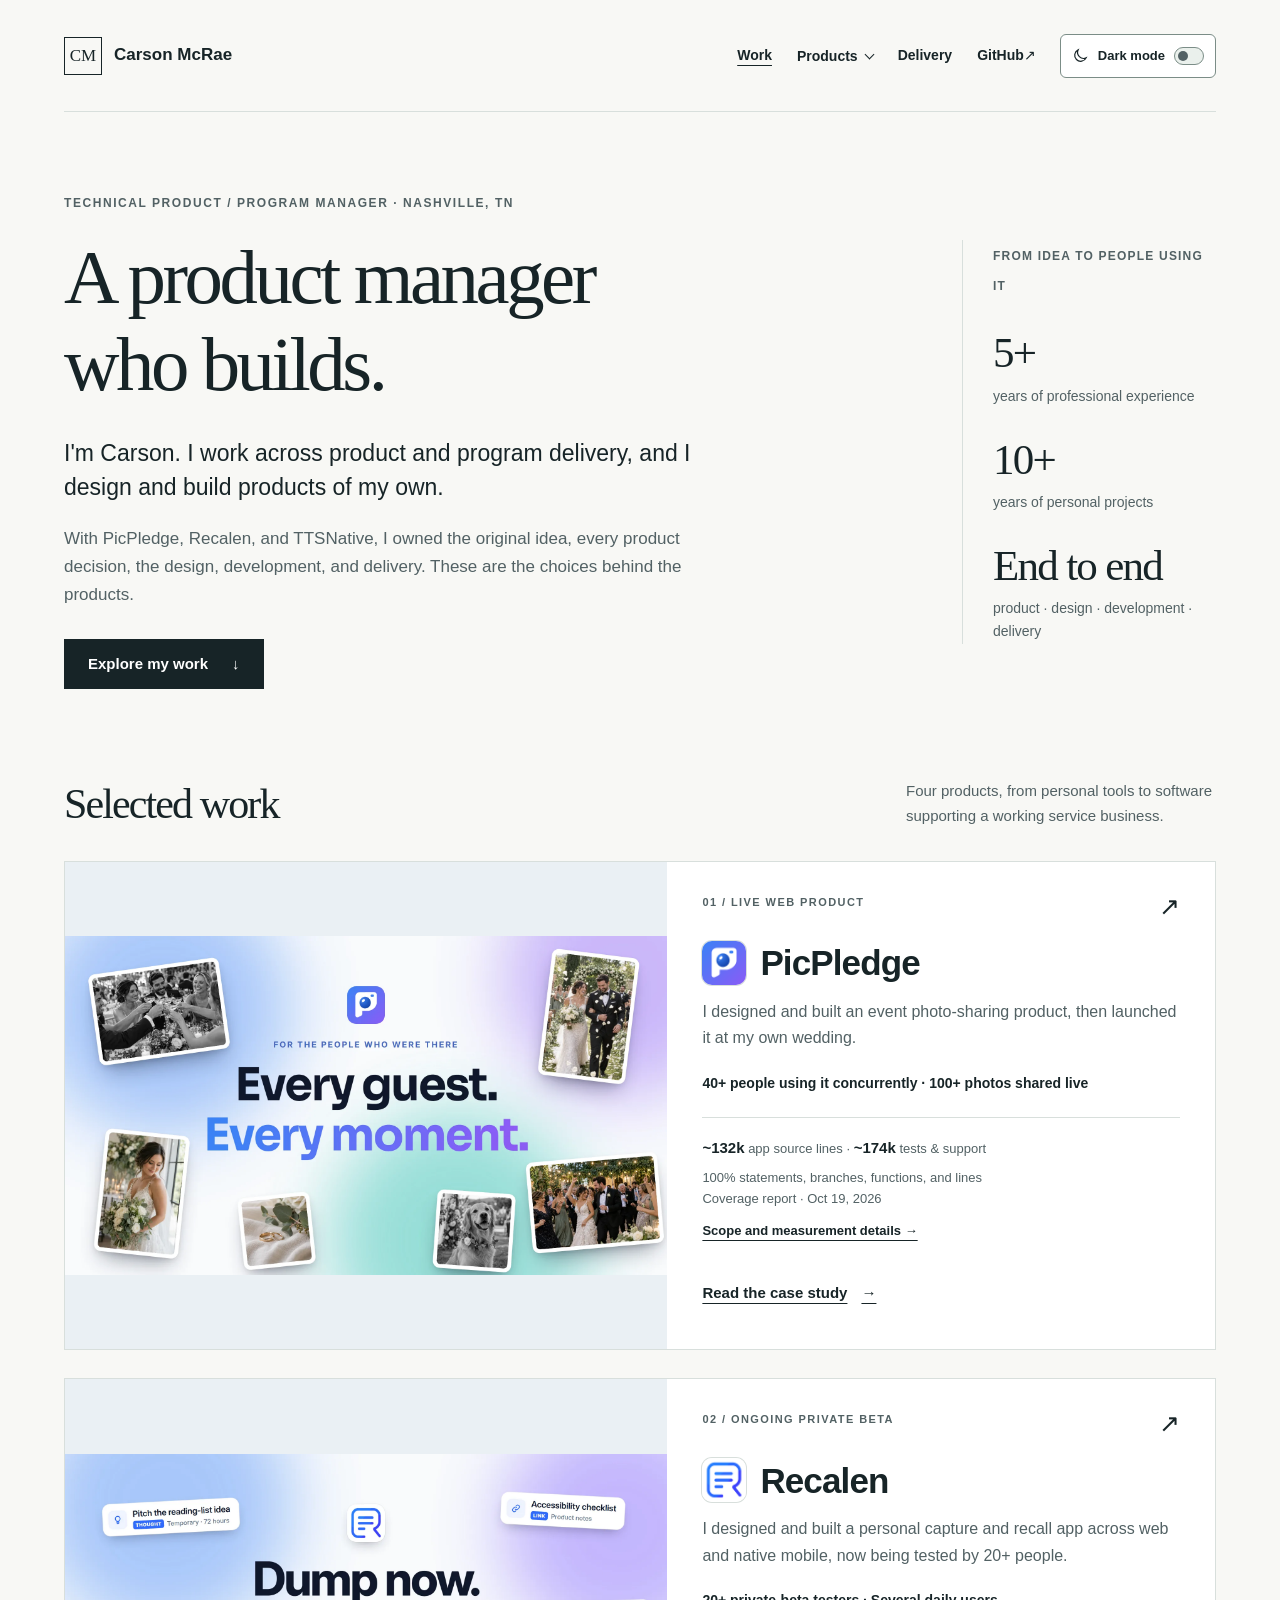
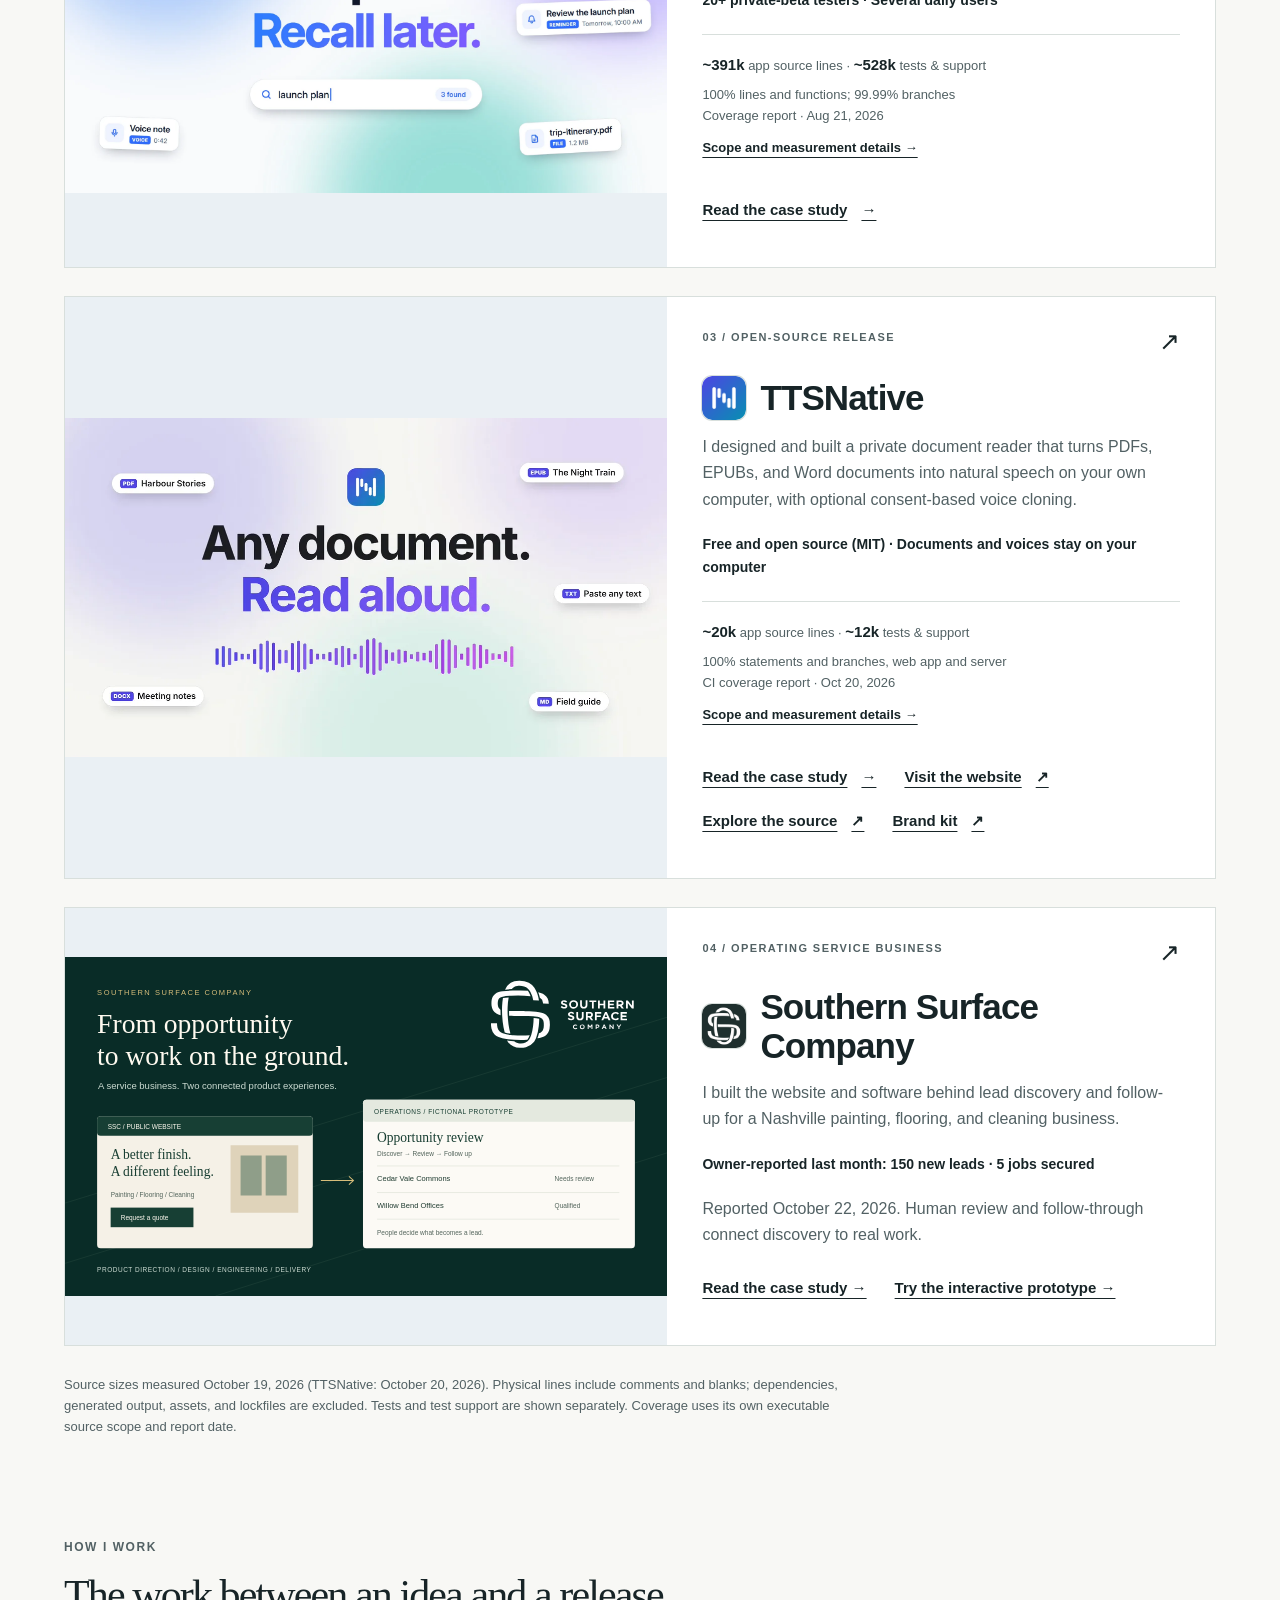
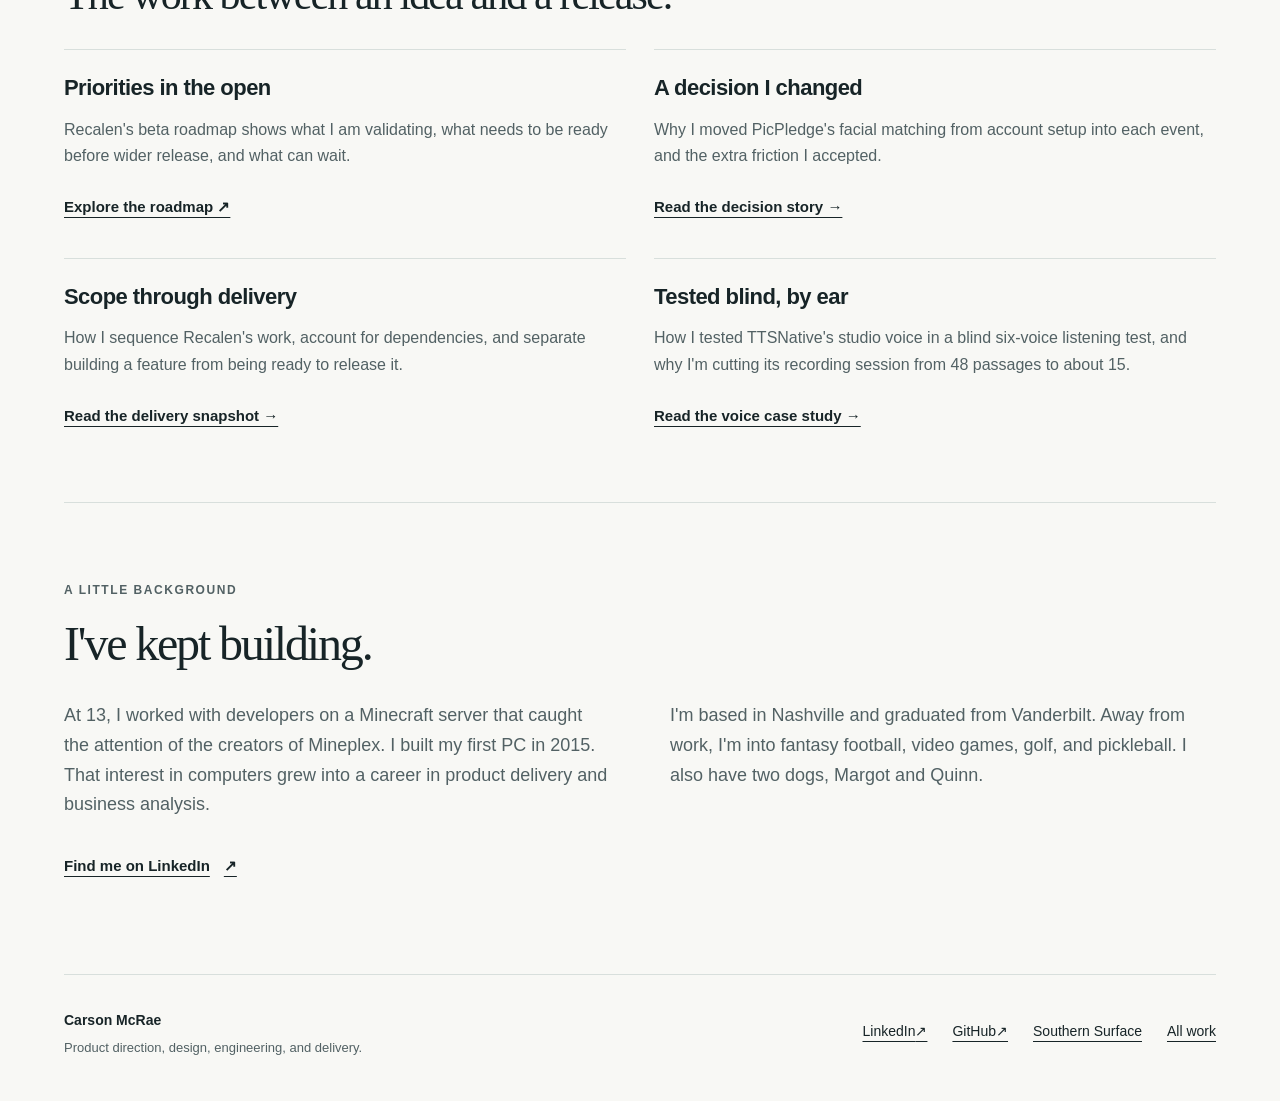
==== commit 0830dbd9: "Use official Southern Surface branding across the showcase" ====
--- a/index.html
+++ b/index.html
@@ -6,7 +6,7 @@
 <meta name="theme-color" content="#f8f8f5"><meta name="color-scheme" content="light dark"><script src="theme.js?v=bcb7a6f37748"></script><script src="nav.js?v=b6e90ea67ac0" defer></script><link rel="icon" href="assets/favicon.svg" type="image/svg+xml"><link rel="stylesheet" href="styles.css?v=3ac64880b598"></head>
 <body><a class="skip" href="#main">Skip to content</a>
 <header class="site-header"><a class="wordmark" href="index.html" aria-label="Carson McRae, home"><span class="monogram" aria-hidden="true">CM</span> Carson McRae</a>
-<nav aria-label="Main"><a href="index.html#work" aria-current="page">Work</a><details class="nav-menu"><summary>Products</summary><ul><li><a href="picpledge/"><img class="app-icon" src="assets/icons/picpledge.png" alt="" width="24" height="24" loading="lazy">PicPledge</a></li><li><a href="recalen/"><img class="app-icon" src="assets/icons/recalen.png" alt="" width="24" height="24" loading="lazy">Recalen</a></li><li><a href="ttsnative-case-study/"><img class="app-icon" src="assets/icons/ttsnative.png" alt="" width="24" height="24" loading="lazy">TTSNative</a></li><li><a href="southern-surface/">Southern Surface</a></li></ul></details><a href="delivery/">Delivery</a><a href="https://github.com/carsonmcrae">GitHub <span aria-hidden="true">↗</span></a></nav>
+<nav aria-label="Main"><a href="index.html#work" aria-current="page">Work</a><details class="nav-menu"><summary>Products</summary><ul><li><a href="picpledge/"><img class="app-icon" src="assets/icons/picpledge.png" alt="" width="24" height="24" loading="lazy">PicPledge</a></li><li><a href="recalen/"><img class="app-icon" src="assets/icons/recalen.png" alt="" width="24" height="24" loading="lazy">Recalen</a></li><li><a href="ttsnative-case-study/"><img class="app-icon" src="assets/icons/ttsnative.png" alt="" width="24" height="24" loading="lazy">TTSNative</a></li><li><a href="southern-surface/"><img class="app-icon" src="assets/icons/southern-surface.png" alt="" width="24" height="24" loading="lazy">Southern Surface</a></li></ul></details><a href="delivery/">Delivery</a><a href="https://github.com/carsonmcrae">GitHub <span aria-hidden="true">↗</span></a></nav>
 <button type="button" class="theme-toggle" data-theme-toggle aria-pressed="false" hidden><svg viewBox="0 0 24 24" fill="none" stroke="currentColor" stroke-width="1.7" aria-hidden="true"><path d="M20 15.3A8.5 8.5 0 0 1 8.7 4a8.5 8.5 0 1 0 11.3 11.3Z"/></svg><span>Dark mode</span><span class="theme-rail" aria-hidden="true"><span class="theme-knob"></span></span></button></header><main id="main" tabindex="-1">
 <section class="home-hero"><div><p class="eyebrow">Technical Product / Program Manager · Nashville, TN</p>
 <h1>A product manager<br>who builds.</h1><p class="intro">I'm Carson. I work across product and program delivery, and I design and build products of my own.</p>
@@ -34,9 +34,9 @@
 <div class="engineering-glance"><p><strong>~20k</strong> app source lines · <strong>~12k</strong> tests &amp; support</p>
 <p>100% statements and branches, web app and server<br><span>CI coverage report · Oct 20, 2026</span></p>
 <a href="ttsnative-case-study/#engineering">Scope and measurement details →</a></div>
-<div class="card-links"><a class="text-link" href="ttsnative-case-study/">Read the case study <span aria-hidden="true">→</span></a><a class="text-link" href="https://ttsnative.com/">Visit the website <span aria-hidden="true">↗</span></a><a class="text-link" href="https://github.com/carsonmcrae/ttsnative">Explore the source <span aria-hidden="true">↗</span></a><a class="text-link" href="https://github.com/carsonmcrae/ttsnative/tree/main/brand">Brand kit <span aria-hidden="true">↗</span></a></div></div></article><article class="project-card southern-surface"><a class="project-art" href="southern-surface/" aria-label="Read the Southern Surface Company case study"><img src="assets/southern-surface/overview.svg" alt="Southern Surface conceptual artwork connecting a service website with human-reviewed lead operations" loading="lazy" width="1200" height="675"></a>
+<div class="card-links"><a class="text-link" href="ttsnative-case-study/">Read the case study <span aria-hidden="true">→</span></a><a class="text-link" href="https://ttsnative.com/">Visit the website <span aria-hidden="true">↗</span></a><a class="text-link" href="https://github.com/carsonmcrae/ttsnative">Explore the source <span aria-hidden="true">↗</span></a><a class="text-link" href="https://github.com/carsonmcrae/ttsnative/tree/main/brand">Brand kit <span aria-hidden="true">↗</span></a></div></div></article><article class="project-card southern-surface"><a class="project-art" href="southern-surface/" aria-label="Read the Southern Surface Company case study"><img src="assets/southern-surface/overview.svg?v=2a8c88d6e269" alt="Southern Surface conceptual artwork connecting a service website with human-reviewed lead operations" loading="lazy" width="1200" height="675"></a>
 <div class="project-copy"><div class="card-top"><span class="eyebrow">04 / Operating service business</span><span class="arrow" aria-hidden="true">↗</span></div>
-<h3><a href="southern-surface/">Southern Surface Company</a></h3><p>I built the website and software behind lead discovery and follow-up for a Nashville painting, flooring, and cleaning business.</p>
+<h3><img class="app-icon" src="assets/icons/southern-surface.png" alt="" width="44" height="44"><a href="southern-surface/">Southern Surface Company</a></h3><p>I built the website and software behind lead discovery and follow-up for a Nashville painting, flooring, and cleaning business.</p>
 <p class="project-fact">Owner-reported last month: 150 new leads · 5 jobs secured</p>
 <p>Reported October 22, 2026. Human review and follow-through connect discovery to real work.</p>
 <div class="card-links"><a class="text-link" href="southern-surface/">Read the case study →</a><a class="text-link" href="southern-surface/demo/">Try the interactive prototype →</a></div></div></article><p class="work-measurement">Source sizes measured October 19, 2026 (TTSNative: October 20, 2026). Physical lines include comments and blanks; dependencies, generated output, assets, and lockfiles are excluded. Tests and test support are shown separately. Coverage uses its own executable source scope and report date.</p></section>
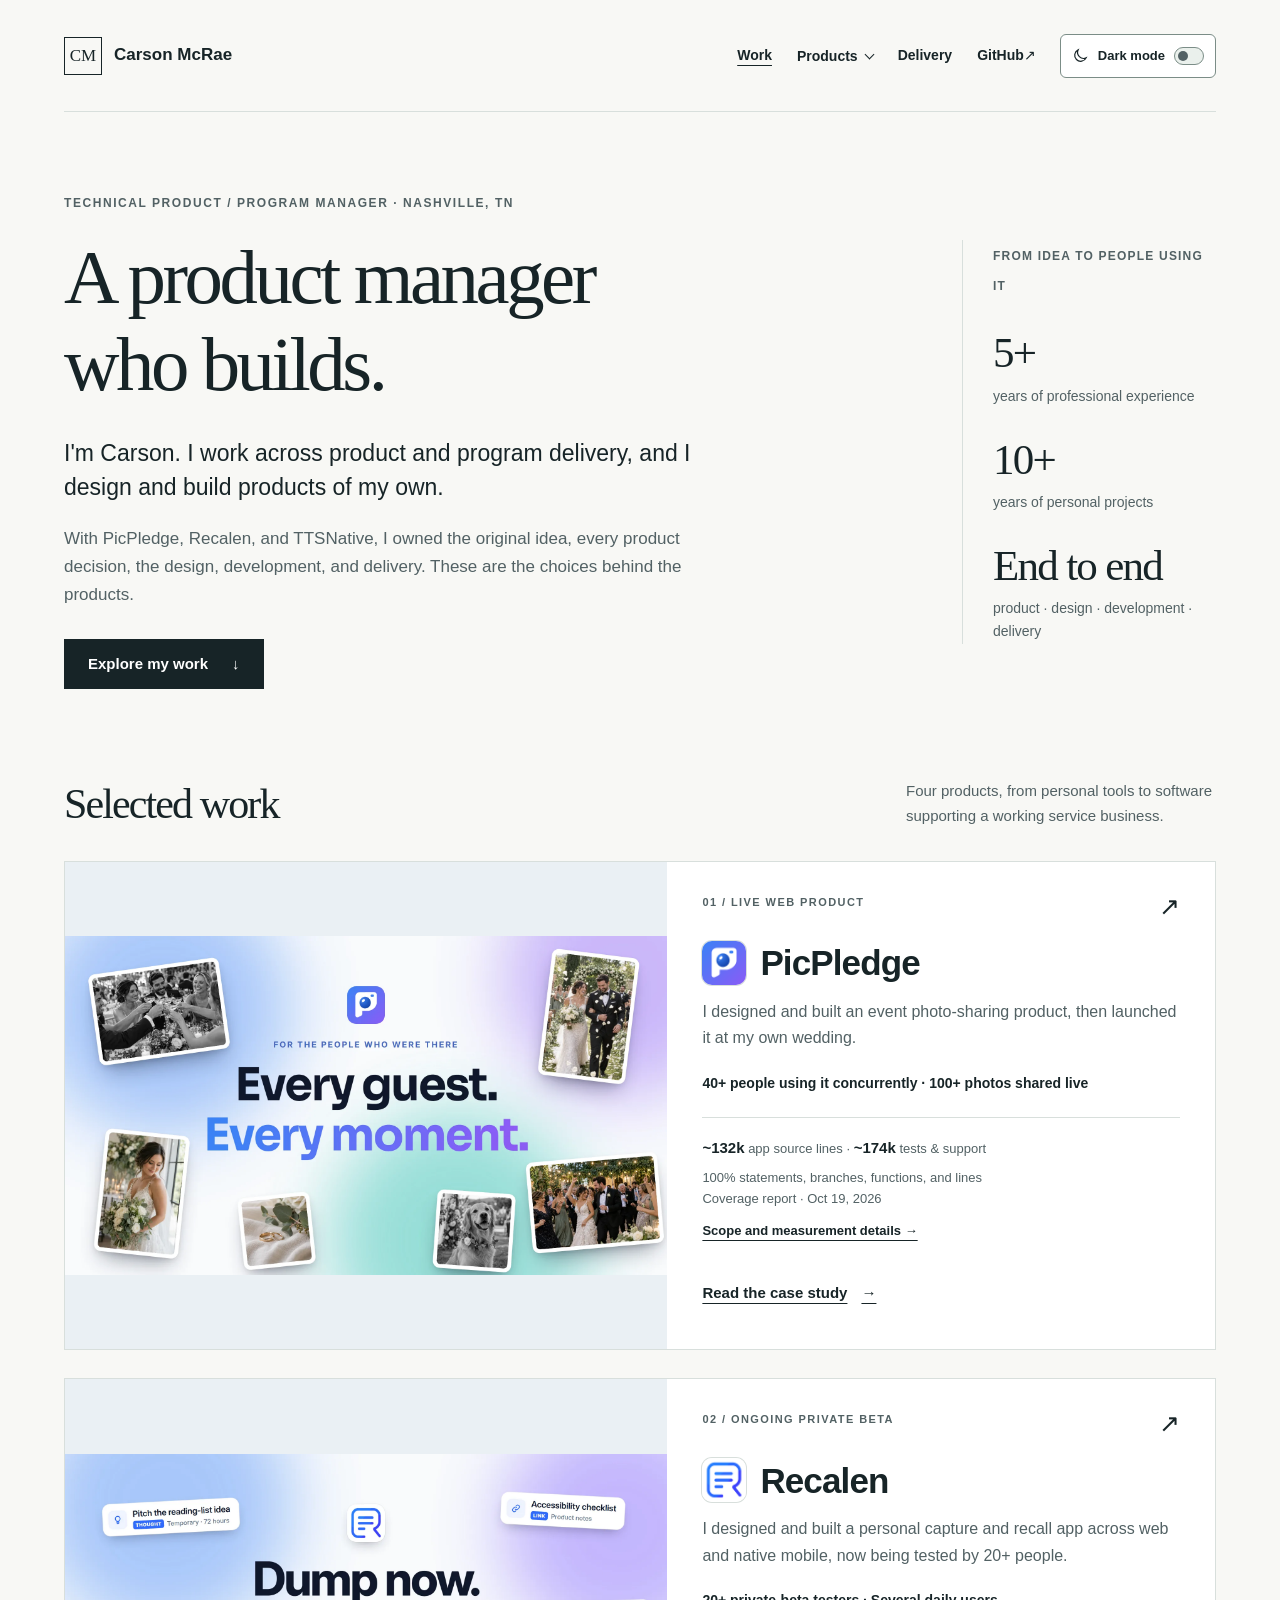
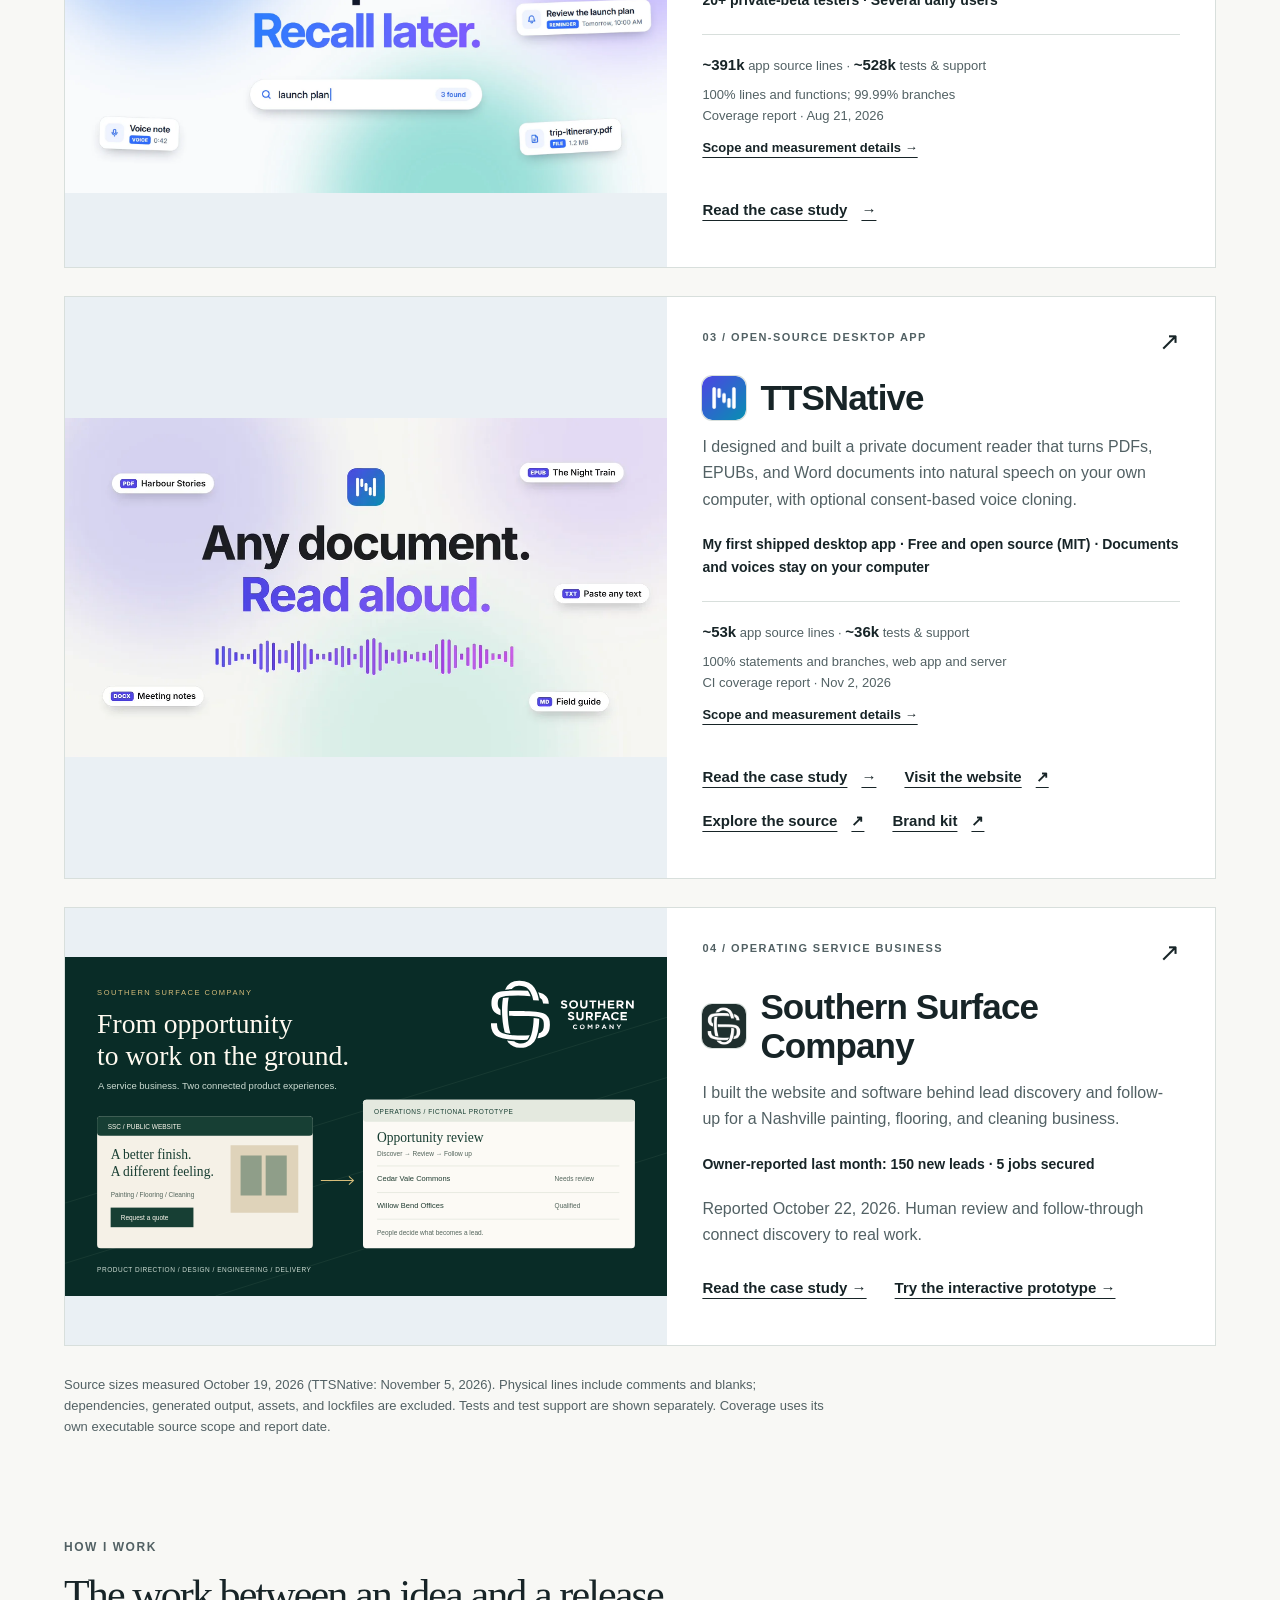
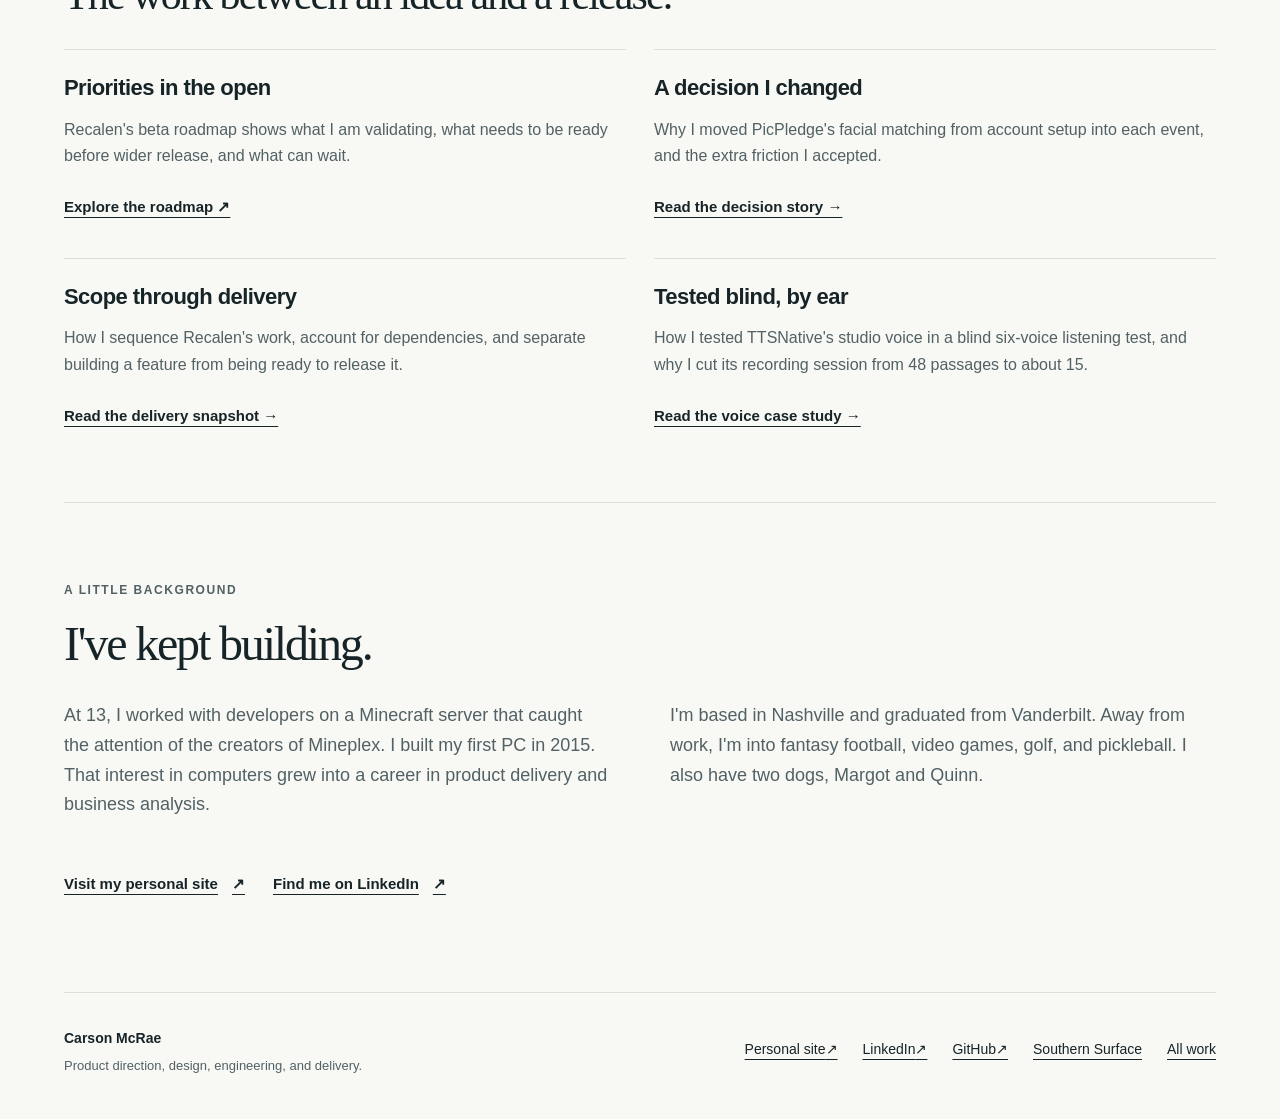
==== commit 3ea3d94f: "Lead TTSNative's case study with its desktop app and bring it up to 2.2.0 TTSNative is the first pro" ====
--- a/index.html
+++ b/index.html
@@ -28,23 +28,23 @@
 <p>100% lines and functions; 99.99% branches<br><span>Coverage report · Aug 21, 2026</span></p>
 <a href="recalen/#engineering">Scope and measurement details →</a></div>
 <a class="text-link" href="recalen/">Read the case study <span aria-hidden="true">→</span></a></div></article><article class="project-card ttsnative"><a class="project-art" href="ttsnative-case-study/" aria-label="Read the TTSNative case study"><img src="assets/ttsnative/ttsnative-poster.webp" alt="TTSNative promotional artwork: any document, read aloud" loading="lazy" width="1200" height="675"></a>
-<div class="project-copy"><div class="card-top"><span class="eyebrow">03 / Open-source release</span><span class="arrow" aria-hidden="true">↗</span></div>
+<div class="project-copy"><div class="card-top"><span class="eyebrow">03 / Open-source desktop app</span><span class="arrow" aria-hidden="true">↗</span></div>
 <h3><img class="app-icon" src="assets/icons/ttsnative.png" alt="" width="44" height="44"><a href="ttsnative-case-study/">TTSNative</a></h3><p>I designed and built a private document reader that turns PDFs, EPUBs, and Word documents into natural speech on your own computer, with optional consent-based voice cloning.</p>
-<p class="project-fact">Free and open source (MIT) · Documents and voices stay on your computer</p>
-<div class="engineering-glance"><p><strong>~20k</strong> app source lines · <strong>~12k</strong> tests &amp; support</p>
-<p>100% statements and branches, web app and server<br><span>CI coverage report · Oct 20, 2026</span></p>
+<p class="project-fact">My first shipped desktop app · Free and open source (MIT) · Documents and voices stay on your computer</p>
+<div class="engineering-glance"><p><strong>~53k</strong> app source lines · <strong>~36k</strong> tests &amp; support</p>
+<p>100% statements and branches, web app and server<br><span>CI coverage report · Nov 2, 2026</span></p>
 <a href="ttsnative-case-study/#engineering">Scope and measurement details →</a></div>
 <div class="card-links"><a class="text-link" href="ttsnative-case-study/">Read the case study <span aria-hidden="true">→</span></a><a class="text-link" href="https://ttsnative.com/">Visit the website <span aria-hidden="true">↗</span></a><a class="text-link" href="https://github.com/carsonmcrae/ttsnative">Explore the source <span aria-hidden="true">↗</span></a><a class="text-link" href="https://github.com/carsonmcrae/ttsnative/tree/main/brand">Brand kit <span aria-hidden="true">↗</span></a></div></div></article><article class="project-card southern-surface"><a class="project-art" href="southern-surface/" aria-label="Read the Southern Surface Company case study"><img src="assets/southern-surface/overview.svg?v=2a8c88d6e269" alt="Southern Surface conceptual artwork connecting a service website with human-reviewed lead operations" loading="lazy" width="1200" height="675"></a>
 <div class="project-copy"><div class="card-top"><span class="eyebrow">04 / Operating service business</span><span class="arrow" aria-hidden="true">↗</span></div>
 <h3><img class="app-icon" src="assets/icons/southern-surface.png" alt="" width="44" height="44"><a href="southern-surface/">Southern Surface Company</a></h3><p>I built the website and software behind lead discovery and follow-up for a Nashville painting, flooring, and cleaning business.</p>
 <p class="project-fact">Owner-reported last month: 150 new leads · 5 jobs secured</p>
 <p>Reported October 22, 2026. Human review and follow-through connect discovery to real work.</p>
-<div class="card-links"><a class="text-link" href="southern-surface/">Read the case study →</a><a class="text-link" href="southern-surface/demo/">Try the interactive prototype →</a></div></div></article><p class="work-measurement">Source sizes measured October 19, 2026 (TTSNative: October 20, 2026). Physical lines include comments and blanks; dependencies, generated output, assets, and lockfiles are excluded. Tests and test support are shown separately. Coverage uses its own executable source scope and report date.</p></section>
+<div class="card-links"><a class="text-link" href="southern-surface/">Read the case study →</a><a class="text-link" href="southern-surface/demo/">Try the interactive prototype →</a></div></div></article><p class="work-measurement">Source sizes measured October 19, 2026 (TTSNative: November 5, 2026). Physical lines include comments and blanks; dependencies, generated output, assets, and lockfiles are excluded. Tests and test support are shown separately. Coverage uses its own executable source scope and report date.</p></section>
 <section class="evidence-section" aria-labelledby="evidence-title">
 <p class="eyebrow">How I work</p><h2 id="evidence-title">The work between an idea and a release.</h2>
 <div class="evidence-grid"><article><h3>Priorities in the open</h3><p>Recalen's beta roadmap shows what I am validating, what needs to be ready before wider release, and what can wait.</p><a class="text-link" href="https://github.com/users/carsonmcrae/projects/1">Explore the roadmap ↗</a></article>
 <article><h3>A decision I changed</h3><p>Why I moved PicPledge's facial matching from account setup into each event, and the extra friction I accepted.</p><a class="text-link" href="picpledge/#iteration">Read the decision story →</a></article>
 <article><h3>Scope through delivery</h3><p>How I sequence Recalen's work, account for dependencies, and separate building a feature from being ready to release it.</p><a class="text-link" href="delivery/">Read the delivery snapshot →</a></article>
-<article><h3>Tested blind, by ear</h3><p>How I tested TTSNative's studio voice in a blind six-voice listening test, and why I'm cutting its recording session from 48 passages to about 15.</p><a class="text-link" href="studio-voice/">Read the voice case study →</a></article></div></section><section class="about-section" aria-labelledby="about-title"><p class="eyebrow">A little background</p><h2 id="about-title">I've kept building.</h2><div class="about-columns"><p>At 13, I worked with developers on a Minecraft server that caught the attention of the creators of Mineplex. I built my first PC in 2015. That interest in computers grew into a career in product delivery and business analysis.</p><p>I'm based in Nashville and graduated from Vanderbilt. Away from work, I'm into fantasy football, video games, golf, and pickleball. I also have two dogs, Margot and Quinn.</p></div><a class="text-link" href="https://www.linkedin.com/in/carsonmcrae/">Find me on LinkedIn <span aria-hidden="true">↗</span></a></section>
+<article><h3>Tested blind, by ear</h3><p>How I tested TTSNative's studio voice in a blind six-voice listening test, and why I cut its recording session from 48 passages to about 15.</p><a class="text-link" href="studio-voice/">Read the voice case study →</a></article></div></section><section class="about-section" aria-labelledby="about-title"><p class="eyebrow">A little background</p><h2 id="about-title">I've kept building.</h2><div class="about-columns"><p>At 13, I worked with developers on a Minecraft server that caught the attention of the creators of Mineplex. I built my first PC in 2015. That interest in computers grew into a career in product delivery and business analysis.</p><p>I'm based in Nashville and graduated from Vanderbilt. Away from work, I'm into fantasy football, video games, golf, and pickleball. I also have two dogs, Margot and Quinn.</p></div><div class="card-links"><a class="text-link" href="https://wcarsonmcrae.com/">Visit my personal site <span aria-hidden="true">↗</span></a><a class="text-link" href="https://www.linkedin.com/in/carsonmcrae/">Find me on LinkedIn <span aria-hidden="true">↗</span></a></div></section>
 </main><footer class="site-footer"><div><strong>Carson McRae</strong><p>Product direction, design, engineering, and delivery.</p></div>
-<div><a href="https://www.linkedin.com/in/carsonmcrae/">LinkedIn <span aria-hidden="true">↗</span></a><a href="https://github.com/carsonmcrae">GitHub <span aria-hidden="true">↗</span></a><a href="southern-surface/">Southern Surface</a><a href="index.html">All work</a></div></footer></body></html>
+<div><a href="https://wcarsonmcrae.com/">Personal site <span aria-hidden="true">↗</span></a><a href="https://www.linkedin.com/in/carsonmcrae/">LinkedIn <span aria-hidden="true">↗</span></a><a href="https://github.com/carsonmcrae">GitHub <span aria-hidden="true">↗</span></a><a href="southern-surface/">Southern Surface</a><a href="index.html">All work</a></div></footer></body></html>
